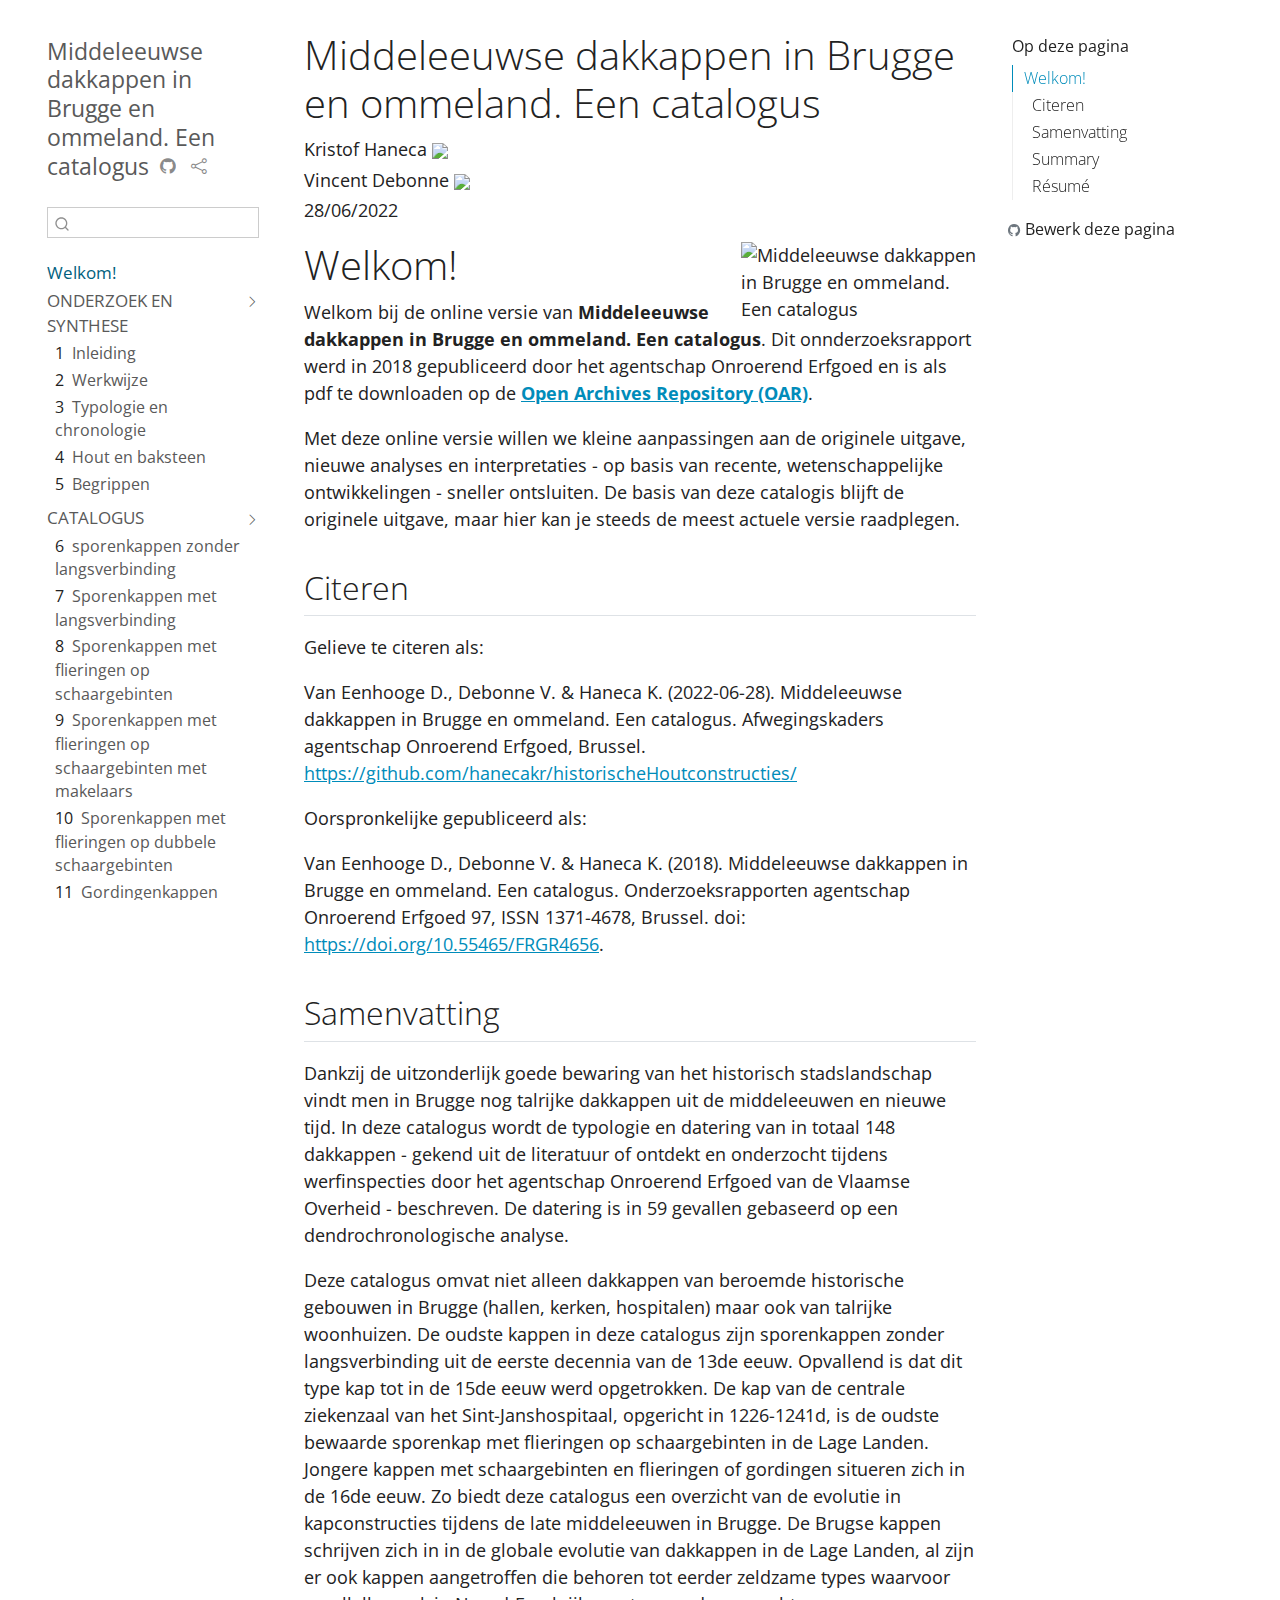
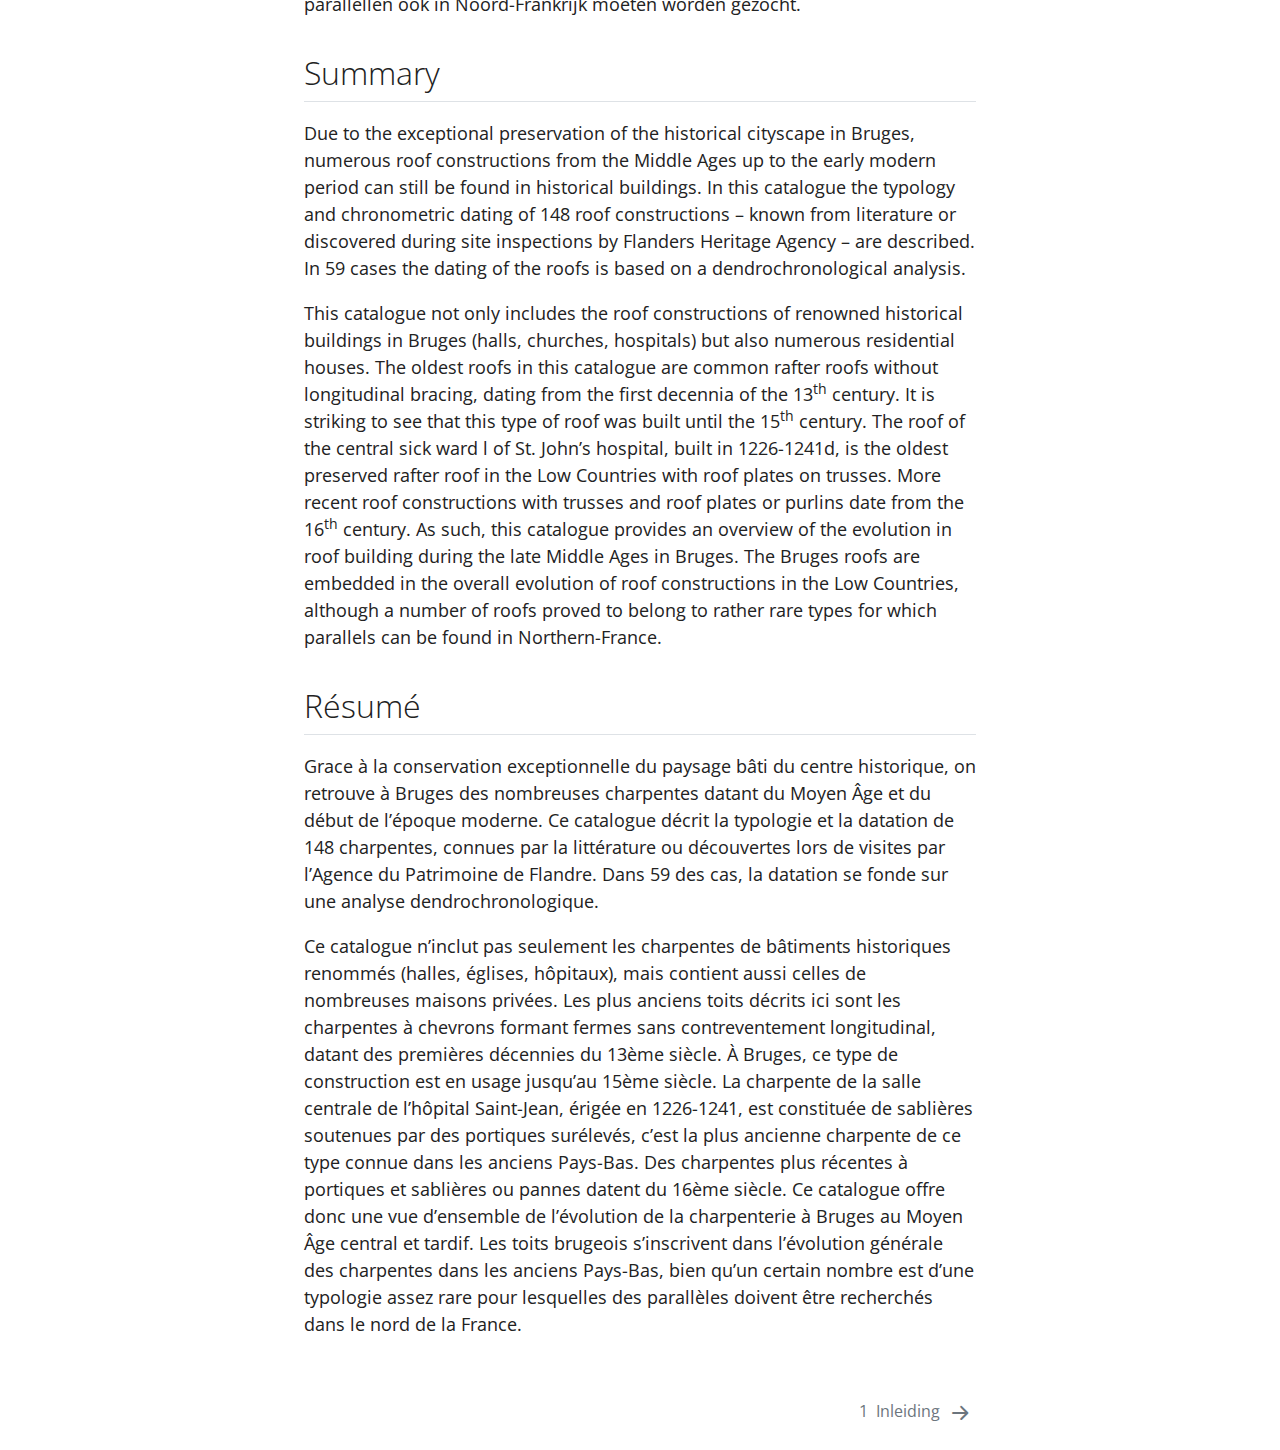
==== docs/index.html @ 22466c05 "staging all files" ====
<!DOCTYPE html>
<html xmlns="http://www.w3.org/1999/xhtml" lang="en" xml:lang="en"><head>
  <meta charset="utf-8">
  <meta name="generator" content="quarto-0.9.80">
  <meta name="viewport" content="width=device-width, initial-scale=1.0, user-scalable=yes">
  <meta name="author" content="Kristof Haneca ">
  <meta name="author" content="Vincent Debonne ">
  <meta name="description" content="Online catalogus van historische houtconstructies uit Vlaanderen”.">
  <title>Middeleeuwse dakkappen in Brugge en ommeland. Een catalogus</title>
  <style>
    code{white-space: pre-wrap;}
    span.smallcaps{font-variant: small-caps;}
    span.underline{text-decoration: underline;}
    div.column{display: inline-block; vertical-align: top; width: 50%;}
    div.hanging-indent{margin-left: 1.5em; text-indent: -1.5em;}
    ul.task-list{list-style: none;}
  </style>

  <script src="site_libs/quarto-nav/quarto-nav.js"></script>
  <script src="site_libs/quarto-nav/headroom.min.js"></script>
  <script src="site_libs/clipboard/clipboard.min.js"></script>
  <meta name="quarto:offset" content="./">
  <script src="site_libs/quarto-search/autocomplete.umd.js"></script>
  <script src="site_libs/quarto-search/fuse.min.js"></script>
  <script src="site_libs/quarto-search/quarto-search.js"></script>
  <link href="./01_inleiding.html" rel="next">
  <script src="site_libs/quarto-html/quarto.js"></script>
  <script src="site_libs/quarto-html/popper.min.js"></script>
  <script src="site_libs/quarto-html/tippy.umd.min.js"></script>
  <script src="site_libs/quarto-html/anchor.min.js"></script>
  <link href="site_libs/quarto-html/tippy.css" rel="stylesheet">
  <link href="site_libs/quarto-html/quarto-syntax-highlighting.css" rel="stylesheet">
  <script src="site_libs/bootstrap/bootstrap.min.js"></script>
  <link href="site_libs/bootstrap/bootstrap-icons.css" rel="stylesheet">
  <link href="site_libs/bootstrap/bootstrap.min.css" rel="stylesheet">
  <script id="quarto-search-options" type="application/json">{
    "location": "sidebar",
    "copy-button": false,
    "collapse-after": 2,
    "panel-placement": "start",
    "type": "textbox",
    "limit": 20,
    "language": {
      "search-no-results-text": "Geen resultaat",
      "search-matching-documents-text": "matching documents",
      "search-copy-link-title": "Copy link to search",
      "search-hide-matches-text": "Hide additional matches",
      "search-more-match-text": "more match in this document",
      "search-more-matches-text": "more matches in this document",
      "search-clear-button-title": "Clear",
      "search-detached-cancel-button-title": "Cancel",
      "search-submit-button-title": "Submit"
    }
  }</script>
  <!--[if lt IE 9]>
    <script src="//cdnjs.cloudflare.com/ajax/libs/html5shiv/3.7.3/html5shiv-printshiv.min.js"></script>
  <![endif]-->
</head>
<body class="floating">
<div id="quarto-search-results"></div>
  <header id="quarto-header" class="headroom fixed-top">
  <nav class="quarto-secondary-nav" data-bs-toggle="collapse" data-bs-target="#quarto-sidebar" aria-controls="quarto-sidebar" aria-expanded="false" aria-label="Toggle sidebar navigation" onclick="if (window.quartoToggleHeadroom) { window.quartoToggleHeadroom(); }">
    <div class="container-fluid d-flex justify-content-between">
      <h1 class="quarto-secondary-nav-title">Middeleeuwse dakkappen in Brugge en ommeland. Een catalogus</h1>
      <button type="button" class="quarto-btn-toggle btn">
        <i class="bi bi-chevron-right"></i>
      </button>
    </div>
  </nav>
</header>
<!-- content -->
<div id="quarto-content" class="quarto-container page-columns page-rows-contents page-layout-article">
<!-- sidebar -->
  <nav id="quarto-sidebar" class="sidebar collapse sidebar-navigation floating overflow-auto">
    <div class="pt-lg-2 mt-2 text-left sidebar-header">
    <div class="sidebar-title mb-0 py-0">
      <a href="./">Middeleeuwse dakkappen in Brugge en ommeland. Een catalogus</a> 
        <div class="sidebar-tools-main">
    <a href="https://github.com/hanecakr/historischeHoutconstructies/" title="Source Code" class="sidebar-tool px-1"><i class="bi bi-github"></i></a>
    <a href="" title="Share" id="sidebar-tool-dropdown-0" class="sidebar-tool dropdown-toggle px-1" data-bs-toggle="dropdown" aria-expanded="false"><i class="bi bi-share"></i></a>
    <ul class="dropdown-menu" aria-labelledby="sidebar-tool-dropdown-0">
        <li>
          <a class="dropdown-item sidebar-tools-main-item" href="https://twitter.com/intent/tweet?url=|url|">
            <i class="bi bi-bi-twitter pe-1"></i>
          Twitter
          </a>
        </li>
        <li>
          <a class="dropdown-item sidebar-tools-main-item" href="https://www.facebook.com/sharer/sharer.php?u=|url|">
            <i class="bi bi-bi-facebook pe-1"></i>
          Facebook
          </a>
        </li>
        <li>
          <a class="dropdown-item sidebar-tools-main-item" href="https://www.linkedin.com/sharing/share-offsite/?url=|url|">
            <i class="bi bi-bi-linkedin pe-1"></i>
          LinkedIn
          </a>
        </li>
    </ul>
</div>
    </div>
      </div>
      <div class="mt-2 flex-shrink-0 align-items-center">
        <div class="sidebar-search">
        <div id="quarto-search" class="" title="Search"></div>
        </div>
      </div>
    <div class="sidebar-menu-container"> 
    <ul class="list-unstyled mt-1">
        <li class="sidebar-item">
  <div class="sidebar-item-container"> 
  <a href="./index.html" class="sidebar-item-text sidebar-link active">Welkom!</a>
  </div>
</li>
        <li class="sidebar-item sidebar-item-section">
    <div class="sidebar-item-container"> 
        <a class="sidebar-item-text sidebar-link text-start" data-bs-toggle="collapse" data-bs-target="#quarto-sidebar-section-onderzoek-en-synthese" aria-expanded="true">ONDERZOEK EN SYNTHESE</a>
      <a class="sidebar-item-toggle text-start" data-bs-toggle="collapse" data-bs-target="#quarto-sidebar-section-onderzoek-en-synthese" aria-expanded="true">
        <i class="bi bi-chevron-right ms-2"></i>
      </a>
    </div>
    <ul id="quarto-sidebar-section-onderzoek-en-synthese" class="collapse list-unstyled sidebar-section depth1 show">  
        <li class="sidebar-item">
  <div class="sidebar-item-container"> 
  <a href="./01_inleiding.html" class="sidebar-item-text sidebar-link"><span class="chapter-number">1</span>&nbsp; <span class="chapter-title">Inleiding</span></a>
  </div>
</li>
        <li class="sidebar-item">
  <div class="sidebar-item-container"> 
  <a href="./02_werkwijze.html" class="sidebar-item-text sidebar-link"><span class="chapter-number">2</span>&nbsp; <span class="chapter-title">Werkwijze</span></a>
  </div>
</li>
        <li class="sidebar-item">
  <div class="sidebar-item-container"> 
  <a href="./03_typologie.html" class="sidebar-item-text sidebar-link"><span class="chapter-number">3</span>&nbsp; <span class="chapter-title">Typologie en chronologie</span></a>
  </div>
</li>
        <li class="sidebar-item">
  <div class="sidebar-item-container"> 
  <a href="./04_hout.html" class="sidebar-item-text sidebar-link"><span class="chapter-number">4</span>&nbsp; <span class="chapter-title">Hout en baksteen</span></a>
  </div>
</li>
        <li class="sidebar-item">
  <div class="sidebar-item-container"> 
  <a href="./05_begrippen.html" class="sidebar-item-text sidebar-link"><span class="chapter-number">5</span>&nbsp; <span class="chapter-title">Begrippen</span></a>
  </div>
</li>
    </ul>
  </li>
        <li class="sidebar-item sidebar-item-section">
    <div class="sidebar-item-container"> 
        <a class="sidebar-item-text sidebar-link text-start" data-bs-toggle="collapse" data-bs-target="#quarto-sidebar-section-catalogus" aria-expanded="true">CATALOGUS</a>
      <a class="sidebar-item-toggle text-start" data-bs-toggle="collapse" data-bs-target="#quarto-sidebar-section-catalogus" aria-expanded="true">
        <i class="bi bi-chevron-right ms-2"></i>
      </a>
    </div>
    <ul id="quarto-sidebar-section-catalogus" class="collapse list-unstyled sidebar-section depth1 show">  
        <li class="sidebar-item">
  <div class="sidebar-item-container"> 
  <a href="./06_sporenkappen_zonder_langsverbinding.html" class="sidebar-item-text sidebar-link"><span class="chapter-number">6</span>&nbsp; <span class="chapter-title">sporenkappen zonder langsverbinding</span></a>
  </div>
</li>
        <li class="sidebar-item">
  <div class="sidebar-item-container"> 
  <a href="./07_sporenkappen_met_langsverbinding.html" class="sidebar-item-text sidebar-link"><span class="chapter-number">7</span>&nbsp; <span class="chapter-title">Sporenkappen met langsverbinding</span></a>
  </div>
</li>
        <li class="sidebar-item">
  <div class="sidebar-item-container"> 
  <a href="./08_sporenkappen_flieringen.html" class="sidebar-item-text sidebar-link"><span class="chapter-number">8</span>&nbsp; <span class="chapter-title">Sporenkappen met flieringen op schaargebinten</span></a>
  </div>
</li>
        <li class="sidebar-item">
  <div class="sidebar-item-container"> 
  <a href="./09_sporenkappen_flieringen_makelaars.html" class="sidebar-item-text sidebar-link"><span class="chapter-number">9</span>&nbsp; <span class="chapter-title">Sporenkappen met flieringen op schaargebinten met makelaars</span></a>
  </div>
</li>
        <li class="sidebar-item">
  <div class="sidebar-item-container"> 
  <a href="./10_sporenkappen_flieringen_dubbelschaar.html" class="sidebar-item-text sidebar-link"><span class="chapter-number">10</span>&nbsp; <span class="chapter-title">Sporenkappen met flieringen op dubbele schaargebinten</span></a>
  </div>
</li>
        <li class="sidebar-item">
  <div class="sidebar-item-container"> 
  <a href="./11_gordingenkappen.html" class="sidebar-item-text sidebar-link"><span class="chapter-number">11</span>&nbsp; <span class="chapter-title">Gordingenkappen</span></a>
  </div>
</li>
        <li class="sidebar-item">
  <div class="sidebar-item-container"> 
  <a href="./12_onzekereTypologie.html" class="sidebar-item-text sidebar-link"><span class="chapter-number">12</span>&nbsp; <span class="chapter-title">Sporenkappen van onzekere typologie</span></a>
  </div>
</li>
    </ul>
  </li>
        <li class="sidebar-item sidebar-item-section">
    <div class="sidebar-item-container"> 
        <a class="sidebar-item-text sidebar-link text-start" data-bs-toggle="collapse" data-bs-target="#quarto-sidebar-section-literatuur" aria-expanded="true">LITERATUUR</a>
      <a class="sidebar-item-toggle text-start" data-bs-toggle="collapse" data-bs-target="#quarto-sidebar-section-literatuur" aria-expanded="true">
        <i class="bi bi-chevron-right ms-2"></i>
      </a>
    </div>
    <ul id="quarto-sidebar-section-literatuur" class="collapse list-unstyled sidebar-section depth1 show">  
        <li class="sidebar-item">
  <div class="sidebar-item-container"> 
  <a href="./13_bibliografie.html" class="sidebar-item-text sidebar-link"><span class="chapter-number">13</span>&nbsp; <span class="chapter-title">Bibliografie</span></a>
  </div>
</li>
    </ul>
  </li>
    </ul>
    </div>
</nav>
<!-- margin-sidebar -->
    <div id="quarto-margin-sidebar" class="sidebar margin-sidebar">
        <nav id="TOC" role="doc-toc">
<h2 id="toc-title">Op deze pagina</h2>
<ul>
<li><a href="#welkom" class="nav-link active" data-scroll-target="#welkom">Welkom!</a>
<ul class="collapse">
<li><a href="#citeren" class="nav-link" data-scroll-target="#citeren">Citeren</a></li>
<li><a href="#samenvatting" class="nav-link" data-scroll-target="#samenvatting">Samenvatting</a></li>
<li><a href="#summary" class="nav-link" data-scroll-target="#summary">Summary</a></li>
<li><a href="#résumé" class="nav-link" data-scroll-target="#résumé">Résumé</a></li>
</ul></li>
</ul>
<div class="toc-actions"><div><i class="bi bi-github"></i></div><div class="action-links"><p><a href="https://github.com/hanecakr/historischeHoutconstructies/edit/main/index.qmd" class="toc-action">Bewerk deze pagina</a></p></div></div></nav>
    </div>
<!-- main -->
<main class="content" id="quarto-document-content">
<header id="title-block-header">
<h1 class="title d-none d-lg-block display-7">Middeleeuwse dakkappen in Brugge en ommeland. Een catalogus</h1>
<p class="author">Kristof Haneca <a href="https://orcid.org/0000-0002-7719-8305"><img src="https://orcid.org/sites/default/files/images/orcid_16x16.png" class="img-fluid"></a></p>
<p class="author">Vincent Debonne <a href="https://orcid.org/0000-0003-4536-146X"><img src="https://orcid.org/sites/default/files/images/orcid_16x16.png" class="img-fluid"></a></p>
<p class="date">28/06/2022</p>
</header>


<section id="welkom" class="level1 unnumbered">
<p><img src="figuren/cover.png" title="Middeleeuwse dakkappen in Brugge en ommeland. Een catalogus" class="quarto-cover-image img-fluid"></p><h1 class="unnumbered">Welkom!</h1>
<p>Welkom bij de online versie van <strong>Middeleeuwse dakkappen in Brugge en ommeland. Een catalogus</strong>. Dit onnderzoeksrapport werd in 2018 gepubliceerd door het agentschap Onroerend Erfgoed en is als pdf te downloaden op de <a href="https://id.erfgoed.net/infocat/publicaties/718"><strong>Open Archives Repository (OAR)</strong></a>.</p>
<p>Met deze online versie willen we kleine aanpassingen aan de originele uitgave, nieuwe analyses en interpretaties - op basis van recente, wetenschappelijke ontwikkelingen - sneller ontsluiten. De basis van deze catalogis blijft de originele uitgave, maar hier kan je steeds de meest actuele versie raadplegen.</p>
<section id="citeren" class="level2">
<h2 class="anchored" data-anchor-id="citeren">Citeren</h2>
<p>Gelieve te citeren als:</p>
<p>Van Eenhooge D., Debonne V. &amp; Haneca K. (2022-06-28). Middeleeuwse dakkappen in Brugge en ommeland. Een catalogus. Afwegingskaders agentschap Onroerend Erfgoed, Brussel. <a href="https://github.com/hanecakr/historischeHoutconstructies/" class="uri">https://github.com/hanecakr/historischeHoutconstructies/</a></p>
<p>Oorspronkelijke gepubliceerd als:</p>
<p>Van Eenhooge D., Debonne V. &amp; Haneca K. (2018). Middeleeuwse dakkappen in Brugge en ommeland. Een catalogus. Onderzoeksrapporten agentschap Onroerend Erfgoed 97, ISSN 1371-4678, Brussel. doi: <a href="https://doi.org/10.55465/FRGR4656" class="uri">https://doi.org/10.55465/FRGR4656</a>.</p>
</section>
<section id="samenvatting" class="level2">
<h2 class="anchored" data-anchor-id="samenvatting">Samenvatting</h2>
<p>Dankzij de uitzonderlijk goede bewaring van het historisch stadslandschap vindt men in Brugge nog talrijke dakkappen uit de middeleeuwen en nieuwe tijd. In deze catalogus wordt de typologie en datering van in totaal 148 dakkappen - gekend uit de literatuur of ontdekt en onderzocht tijdens werfinspecties door het agentschap Onroerend Erfgoed van de Vlaamse Overheid - beschreven. De datering is in 59 gevallen gebaseerd op een dendrochronologische analyse.</p>
<p>Deze catalogus omvat niet alleen dakkappen van beroemde historische gebouwen in Brugge (hallen, kerken, hospitalen) maar ook van talrijke woonhuizen. De oudste kappen in deze catalogus zijn sporenkappen zonder langsverbinding uit de eerste decennia van de 13de eeuw. Opvallend is dat dit type kap tot in de 15de eeuw werd opgetrokken. De kap van de centrale ziekenzaal van het Sint-Janshospitaal, opgericht in 1226-1241d, is de oudste bewaarde sporenkap met flieringen op schaargebinten in de Lage Landen. Jongere kappen met schaargebinten en flieringen of gordingen situeren zich in de 16de eeuw. Zo biedt deze catalogus een overzicht van de evolutie in kapconstructies tijdens de late middeleeuwen in Brugge. De Brugse kappen schrijven zich in in de globale evolutie van dakkappen in de Lage Landen, al zijn er ook kappen aangetroffen die behoren tot eerder zeldzame types waarvoor parallellen ook in Noord-Frankrijk moeten worden gezocht.</p>
</section>
<section id="summary" class="level2">
<h2 class="anchored" data-anchor-id="summary">Summary</h2>
<p>Due to the exceptional preservation of the historical cityscape in Bruges, numerous roof constructions from the Middle Ages up to the early modern period can still be found in historical buildings. In this catalogue the typology and chronometric dating of 148 roof constructions – known from literature or discovered during site inspections by Flanders Heritage Agency – are described. In 59 cases the dating of the roofs is based on a dendrochronological analysis.</p>
<p>This catalogue not only includes the roof constructions of renowned historical buildings in Bruges (halls, churches, hospitals) but also numerous residential houses. The oldest roofs in this catalogue are common rafter roofs without longitudinal bracing, dating from the first decennia of the 13<sup>th</sup> century. It is striking to see that this type of roof was built until the 15<sup>th</sup> century. The roof of the central sick ward l of St.&nbsp;John’s hospital, built in 1226-1241d, is the oldest preserved rafter roof in the Low Countries with roof plates on trusses. More recent roof constructions with trusses and roof plates or purlins date from the 16<sup>th</sup> century. As such, this catalogue provides an overview of the evolution in roof building during the late Middle Ages in Bruges. The Bruges roofs are embedded in the overall evolution of roof constructions in the Low Countries, although a number of roofs proved to belong to rather rare types for which parallels can be found in Northern-France.</p>
</section>
<section id="résumé" class="level2">
<h2 class="anchored" data-anchor-id="résumé">Résumé</h2>
<p>Grace à la conservation exceptionnelle du paysage bâti du centre historique, on retrouve à Bruges des nombreuses charpentes datant du Moyen Âge et du début de l’époque moderne. Ce catalogue décrit la typologie et la datation de 148 charpentes, connues par la littérature ou découvertes lors de visites par l’Agence du Patrimoine de Flandre. Dans 59 des cas, la datation se fonde sur une analyse dendrochronologique.</p>
<p>Ce catalogue n’inclut pas seulement les charpentes de bâtiments historiques renommés (halles, églises, hôpitaux), mais contient aussi celles de nombreuses maisons privées. Les plus anciens toits décrits ici sont les charpentes à chevrons formant fermes sans contreventement longitudinal, datant des premières décennies du 13ème siècle. À Bruges, ce type de construction est en usage jusqu’au 15ème siècle. La charpente de la salle centrale de l’hôpital Saint-Jean, érigée en 1226-1241, est constituée de sablières soutenues par des portiques surélevés, c’est la plus ancienne charpente de ce type connue dans les anciens Pays-Bas. Des charpentes plus récentes à portiques et sablières ou pannes datent du 16ème siècle. Ce catalogue offre donc une vue d’ensemble de l’évolution de la charpenterie à Bruges au Moyen Âge central et tardif. Les toits brugeois s’inscrivent dans l’évolution générale des charpentes dans les anciens Pays-Bas, bien qu’un certain nombre est d’une typologie assez rare pour lesquelles des parallèles doivent être recherchés dans le nord de la France.</p>


</section>
</section>
</main> <!-- /main -->
<script type="application/javascript">
window.document.addEventListener("DOMContentLoaded", function (event) {
  const icon = "";
  const anchorJS = new window.AnchorJS();
  anchorJS.options = {
    placement: 'right',
    icon: icon
  };
  anchorJS.add('.anchored');
  const clipboard = new window.ClipboardJS('.code-copy-button', {
    target: function(trigger) {
      return trigger.previousElementSibling;
    }
  });
  clipboard.on('success', function(e) {
    // button target
    const button = e.trigger;
    // don't keep focus
    button.blur();
    // flash "checked"
    button.classList.add('code-copy-button-checked');
    setTimeout(function() {
      button.classList.remove('code-copy-button-checked');
    }, 1000);
    // clear code selection
    e.clearSelection();
  });
  function tippyHover(el, contentFn) {
    const config = {
      allowHTML: true,
      content: contentFn,
      maxWidth: 500,
      delay: 100,
      arrow: false,
      appendTo: function(el) {
          return el.parentElement;
      },
      interactive: true,
      interactiveBorder: 10,
      theme: 'quarto',
      placement: 'bottom-start'
    };
    window.tippy(el, config); 
  }
  const noterefs = window.document.querySelectorAll('a[role="doc-noteref"]');
  for (var i=0; i<noterefs.length; i++) {
    const ref = noterefs[i];
    tippyHover(ref, function() {
      let href = ref.getAttribute('href');
      try { href = new URL(href).hash; } catch {}
      const id = href.replace(/^#\/?/, "");
      const note = window.document.getElementById(id);
      return note.innerHTML;
    });
  }
  var bibliorefs = window.document.querySelectorAll('a[role="doc-biblioref"]');
  for (var i=0; i<bibliorefs.length; i++) {
    const ref = bibliorefs[i];
    const cites = ref.parentNode.getAttribute('data-cites').split(' ');
    tippyHover(ref, function() {
      var popup = window.document.createElement('div');
      cites.forEach(function(cite) {
        var citeDiv = window.document.createElement('div');
        citeDiv.classList.add('hanging-indent');
        citeDiv.classList.add('csl-entry');
        var biblioDiv = window.document.getElementById('ref-' + cite);
        if (biblioDiv) {
          citeDiv.innerHTML = biblioDiv.innerHTML;
        }
        popup.appendChild(citeDiv);
      });
      return popup.innerHTML;
    });
  }
});
</script>
<nav class="page-navigation">
  <div class="nav-page nav-page-previous">
  </div>
  <div class="nav-page nav-page-next">
      <a href="./01_inleiding.html" class="pagination-link">
        <span class="nav-page-text"><span class="chapter-number">1</span>&nbsp; <span class="chapter-title">Inleiding</span></span> <i class="bi bi-arrow-right-short"></i>
      </a>
  </div>
</nav>
</div> <!-- /content -->


</body></html>
---- docs/site_libs/quarto-html/tippy.css ----
.tippy-box[data-animation=fade][data-state=hidden]{opacity:0}[data-tippy-root]{max-width:calc(100vw - 10px)}.tippy-box{position:relative;background-color:#333;color:#fff;border-radius:4px;font-size:14px;line-height:1.4;outline:0;transition-property:transform,visibility,opacity}.tippy-box[data-placement^=top]>.tippy-arrow{bottom:0}.tippy-box[data-placement^=top]>.tippy-arrow:before{bottom:-7px;left:0;border-width:8px 8px 0;border-top-color:initial;transform-origin:center top}.tippy-box[data-placement^=bottom]>.tippy-arrow{top:0}.tippy-box[data-placement^=bottom]>.tippy-arrow:before{top:-7px;left:0;border-width:0 8px 8px;border-bottom-color:initial;transform-origin:center bottom}.tippy-box[data-placement^=left]>.tippy-arrow{right:0}.tippy-box[data-placement^=left]>.tippy-arrow:before{border-width:8px 0 8px 8px;border-left-color:initial;right:-7px;transform-origin:center left}.tippy-box[data-placement^=right]>.tippy-arrow{left:0}.tippy-box[data-placement^=right]>.tippy-arrow:before{left:-7px;border-width:8px 8px 8px 0;border-right-color:initial;transform-origin:center right}.tippy-box[data-inertia][data-state=visible]{transition-timing-function:cubic-bezier(.54,1.5,.38,1.11)}.tippy-arrow{width:16px;height:16px;color:#333}.tippy-arrow:before{content:"";position:absolute;border-color:transparent;border-style:solid}.tippy-content{position:relative;padding:5px 9px;z-index:1}
---- docs/site_libs/quarto-html/quarto-syntax-highlighting.css ----
/* quarto syntax highlight colors */
:root {
  --quarto-hl-ot-color: #00769E;
  --quarto-hl-at-color: #677623;
  --quarto-hl-ss-color: #20794D;
  --quarto-hl-an-color: #5E5E5E;
  --quarto-hl-fu-color: #4758AB;
  --quarto-hl-st-color: #20794D;
  --quarto-hl-cf-color: #00769E;
  --quarto-hl-op-color: #5E5E5E;
  --quarto-hl-er-color: #AD0000;
  --quarto-hl-bn-color: #AD0000;
  --quarto-hl-al-color: #AD0000;
  --quarto-hl-va-color: #111111;
  --quarto-hl-bu-color: inherit;
  --quarto-hl-ex-color: inherit;
  --quarto-hl-pp-color: #AD0000;
  --quarto-hl-in-color: #5E5E5E;
  --quarto-hl-vs-color: #20794D;
  --quarto-hl-wa-color: #5E5E5E;
  --quarto-hl-do-color: #5E5E5E;
  --quarto-hl-im-color: inherit;
  --quarto-hl-ch-color: #20794D;
  --quarto-hl-dt-color: #AD0000;
  --quarto-hl-fl-color: #AD0000;
  --quarto-hl-co-color: #5E5E5E;
  --quarto-hl-cv-color: #5E5E5E;
  --quarto-hl-cn-color: #8f5902;
  --quarto-hl-sc-color: #5E5E5E;
  --quarto-hl-dv-color: #AD0000;
  --quarto-hl-kw-color: #00769E;
}

/* other quarto variables */
:root {
  --quarto-font-monospace: SFMono-Regular, Menlo, Monaco, Consolas, "Liberation Mono", "Courier New", monospace;
}

code span {
  color: #00769E;
}

div.sourceCode {
  color: #00769E;
}

code span.ot {
  color: #00769E;
}

code span.at {
  color: #677623;
}

code span.ss {
  color: #20794D;
}

code span.an {
  color: #5E5E5E;
}

code span.fu {
  color: #4758AB;
}

code span.st {
  color: #20794D;
}

code span.cf {
  color: #00769E;
}

code span.op {
  color: #5E5E5E;
}

code span.er {
  color: #AD0000;
}

code span.bn {
  color: #AD0000;
}

code span.al {
  color: #AD0000;
}

code span.va {
  color: #111111;
}

code span.pp {
  color: #AD0000;
}

code span.in {
  color: #5E5E5E;
}

code span.vs {
  color: #20794D;
}

code span.wa {
  color: #5E5E5E;
  font-style: italic;
}

code span.do {
  color: #5E5E5E;
  font-style: italic;
}

code span.ch {
  color: #20794D;
}

code span.dt {
  color: #AD0000;
}

code span.fl {
  color: #AD0000;
}

code span.co {
  color: #5E5E5E;
}

code span.cv {
  color: #5E5E5E;
  font-style: italic;
}

code span.cn {
  color: #8f5902;
}

code span.sc {
  color: #5E5E5E;
}

code span.dv {
  color: #AD0000;
}

code span.kw {
  color: #00769E;
}

/*# sourceMappingURL=debc5d5d77c3f9108843748ff7464032.css.map */
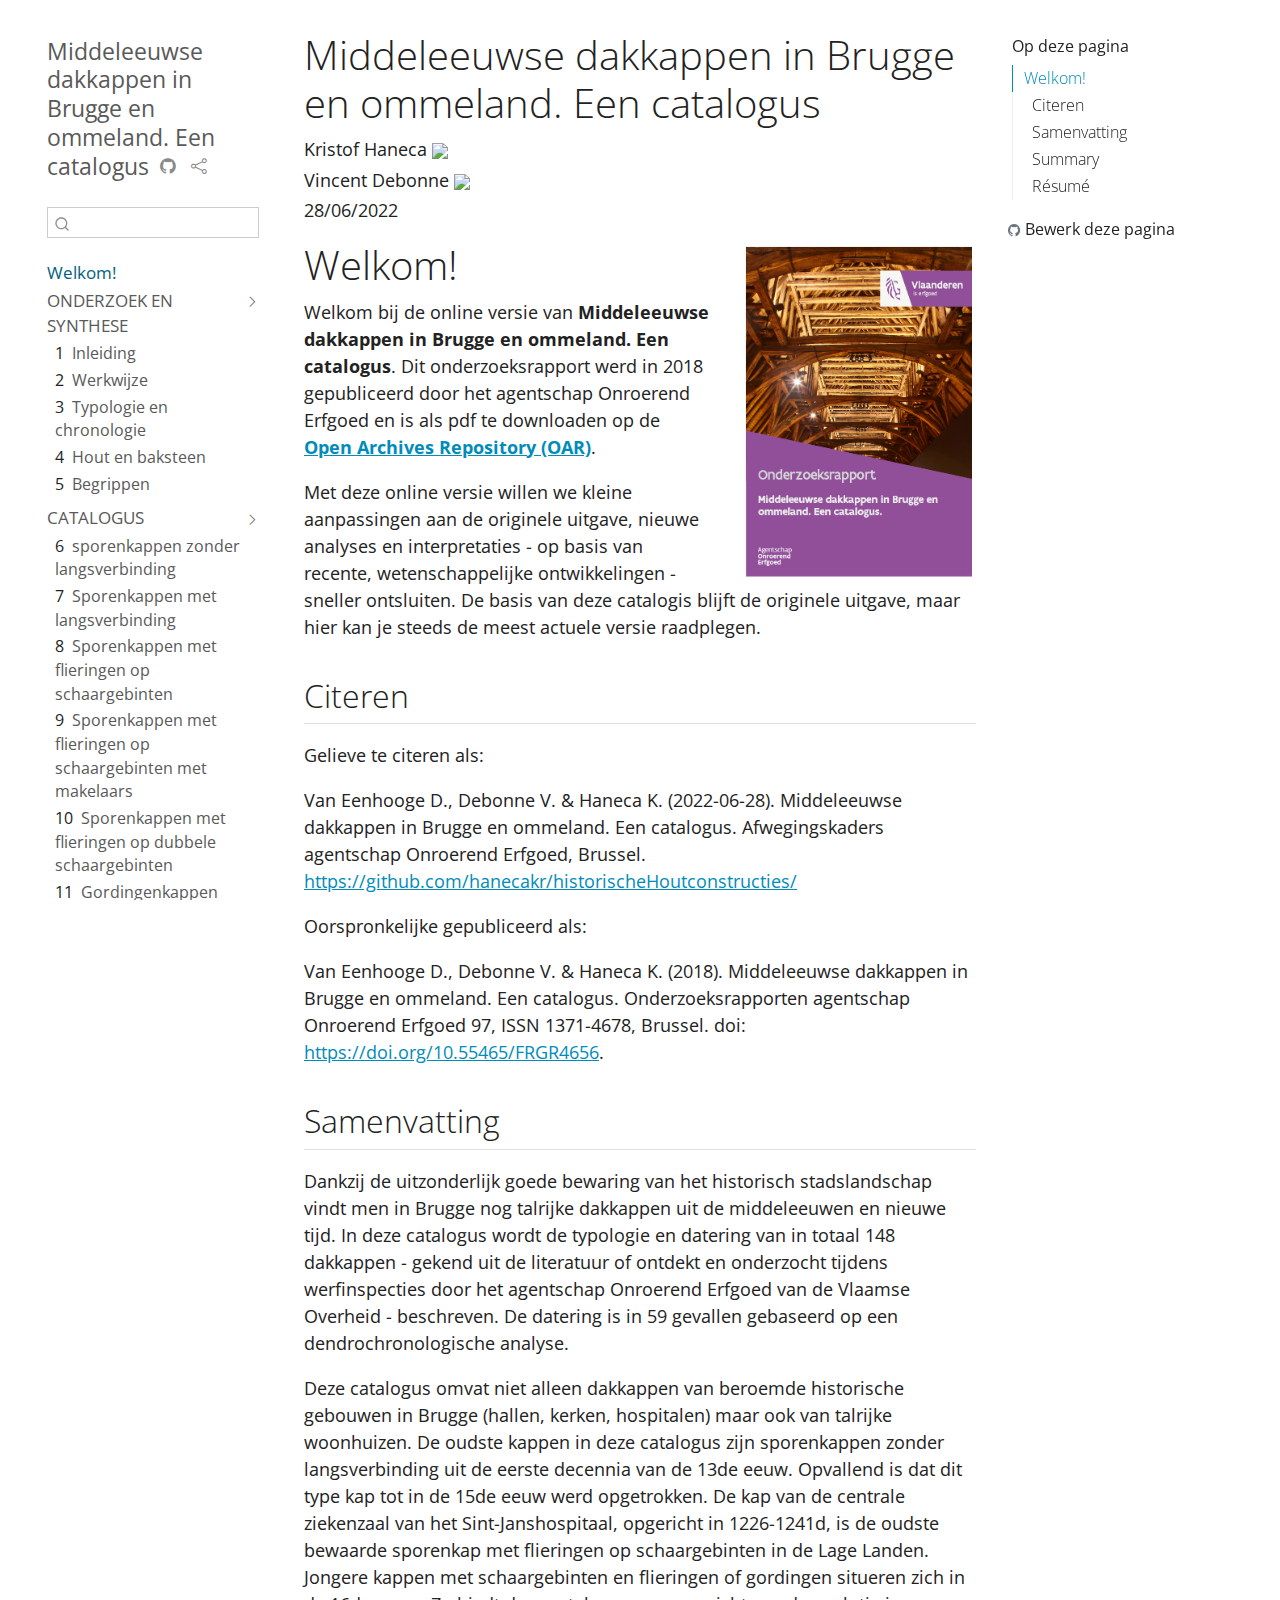
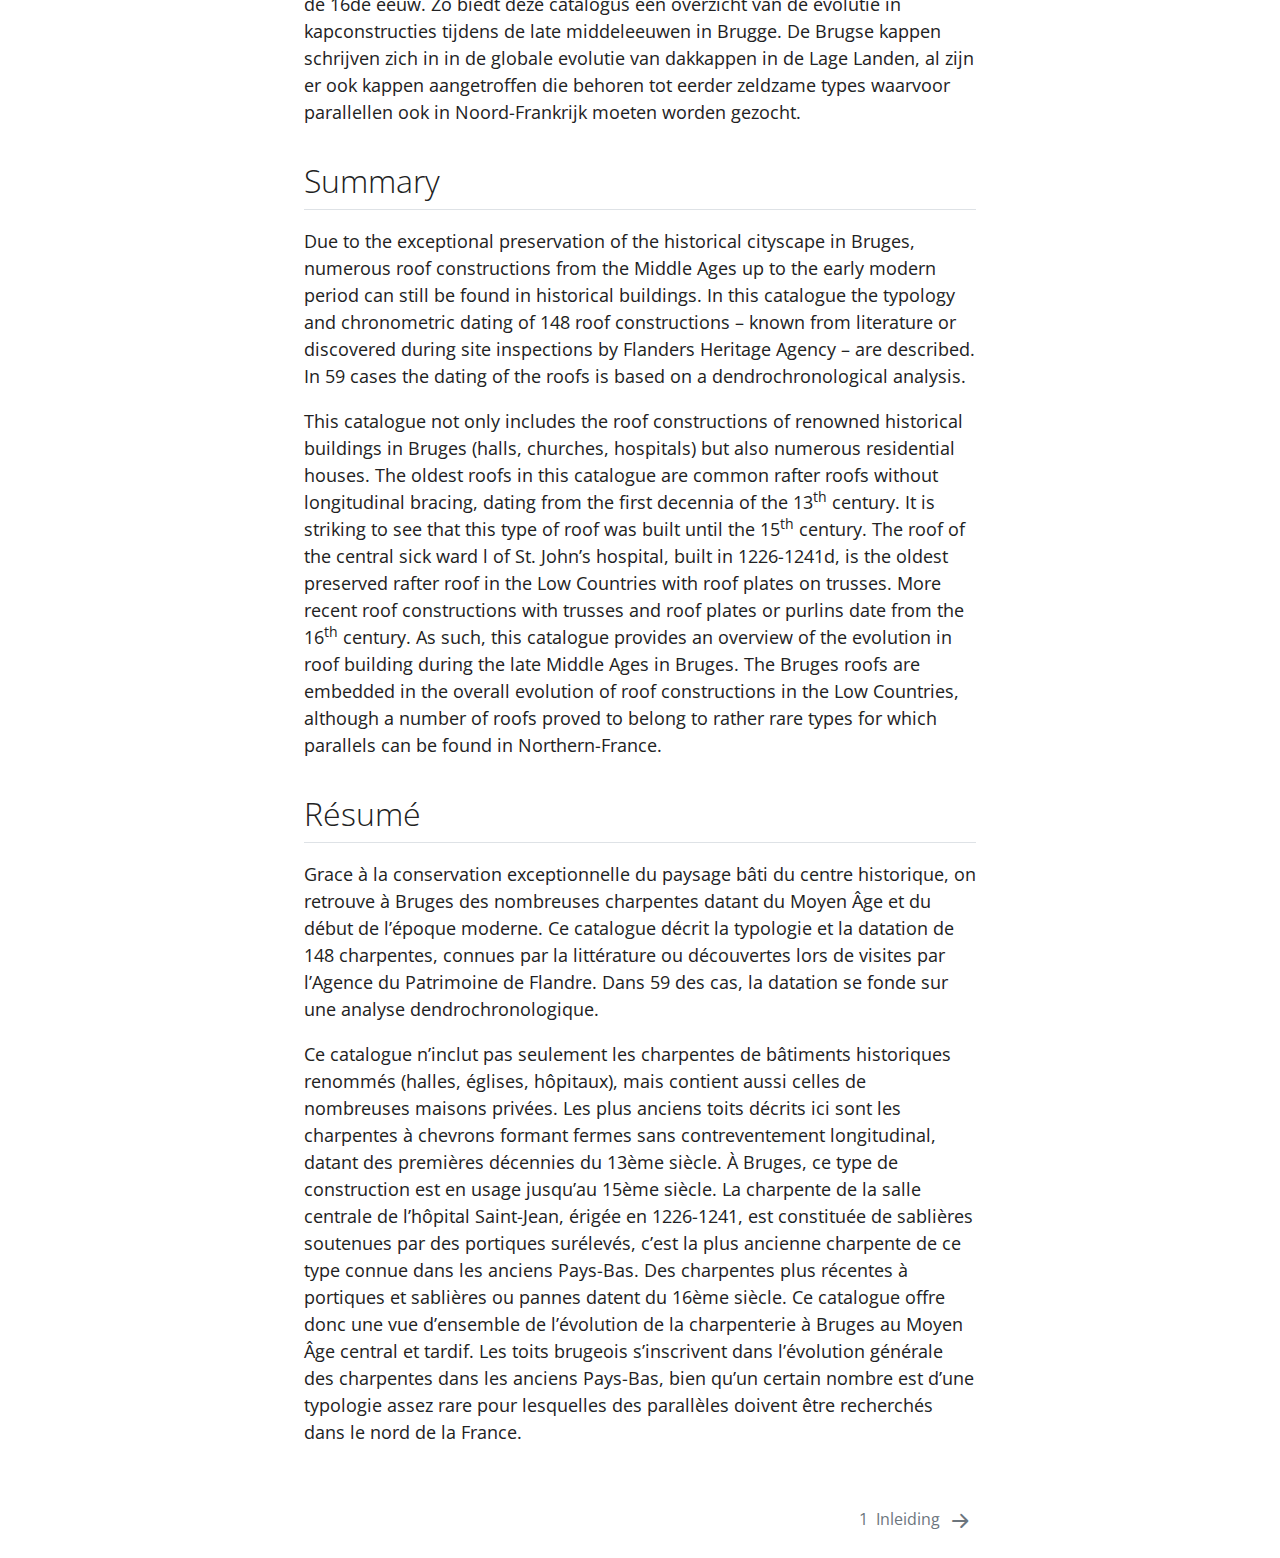
==== commit e948fff5: "commit mét figuren" ====
--- a/docs/index.html
+++ b/docs/index.html
@@ -238,7 +238,7 @@
 
 <section id="welkom" class="level1 unnumbered">
 <p><img src="figuren/cover.png" title="Middeleeuwse dakkappen in Brugge en ommeland. Een catalogus" class="quarto-cover-image img-fluid"></p><h1 class="unnumbered">Welkom!</h1>
-<p>Welkom bij de online versie van <strong>Middeleeuwse dakkappen in Brugge en ommeland. Een catalogus</strong>. Dit onnderzoeksrapport werd in 2018 gepubliceerd door het agentschap Onroerend Erfgoed en is als pdf te downloaden op de <a href="https://id.erfgoed.net/infocat/publicaties/718"><strong>Open Archives Repository (OAR)</strong></a>.</p>
+<p>Welkom bij de online versie van <strong>Middeleeuwse dakkappen in Brugge en ommeland. Een catalogus</strong>. Dit onderzoeksrapport werd in 2018 gepubliceerd door het agentschap Onroerend Erfgoed en is als pdf te downloaden op de <a href="https://id.erfgoed.net/infocat/publicaties/718"><strong>Open Archives Repository (OAR)</strong></a>.</p>
 <p>Met deze online versie willen we kleine aanpassingen aan de originele uitgave, nieuwe analyses en interpretaties - op basis van recente, wetenschappelijke ontwikkelingen - sneller ontsluiten. De basis van deze catalogis blijft de originele uitgave, maar hier kan je steeds de meest actuele versie raadplegen.</p>
 <section id="citeren" class="level2">
 <h2 class="anchored" data-anchor-id="citeren">Citeren</h2>
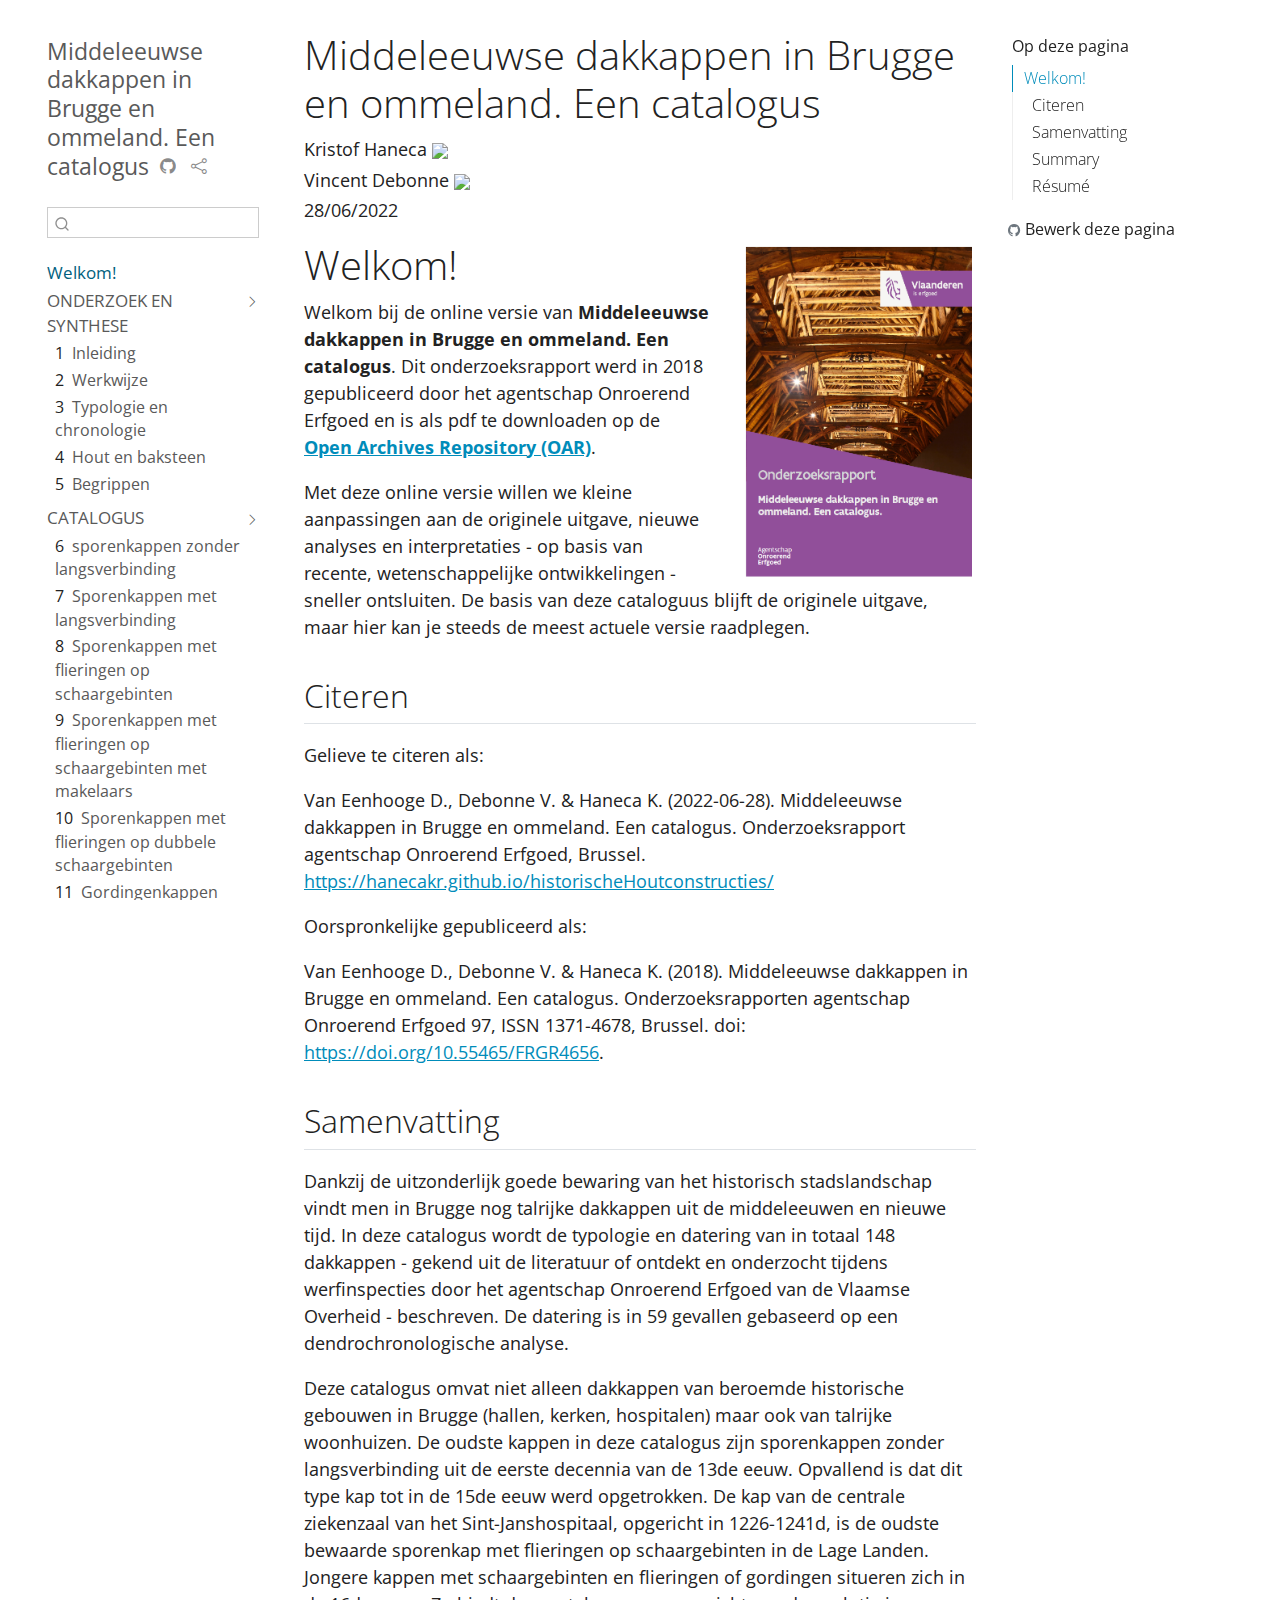
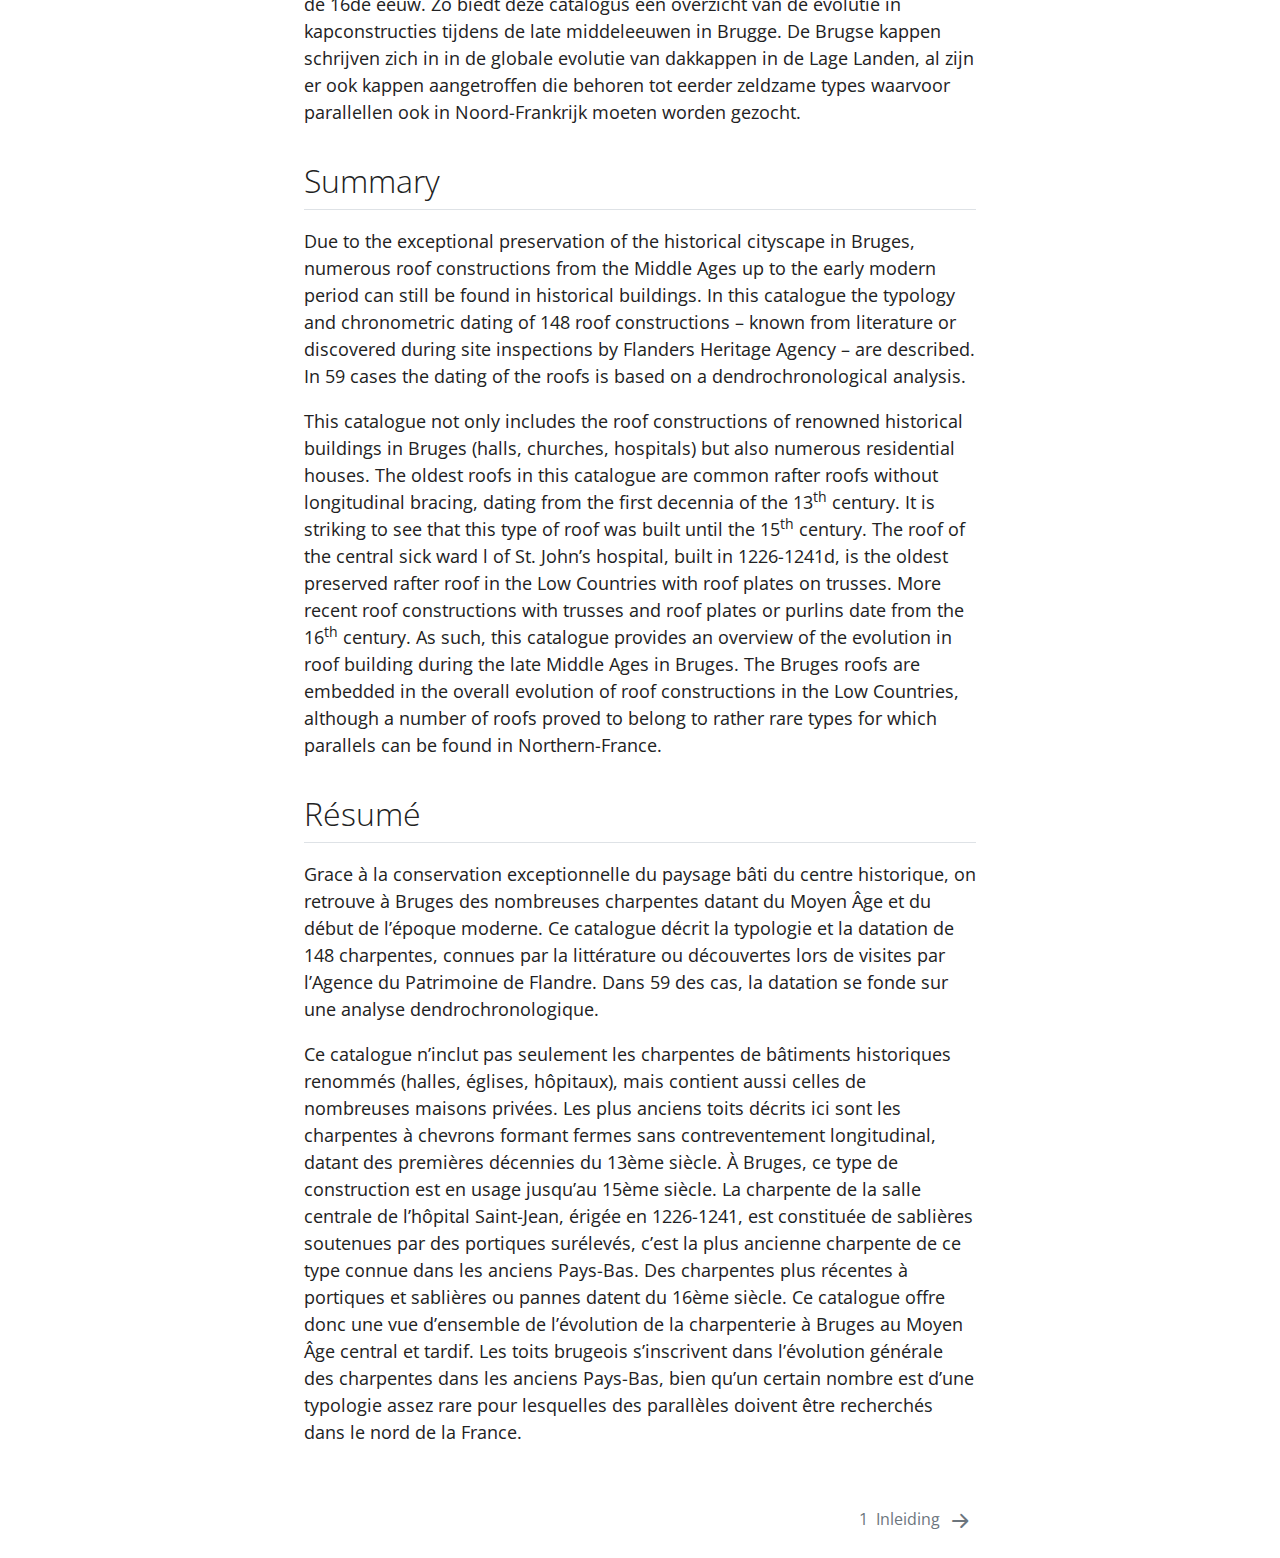
==== commit 818b310c: "typo in index" ====
--- a/docs/index.html
+++ b/docs/index.html
@@ -239,11 +239,11 @@
 <section id="welkom" class="level1 unnumbered">
 <p><img src="figuren/cover.png" title="Middeleeuwse dakkappen in Brugge en ommeland. Een catalogus" class="quarto-cover-image img-fluid"></p><h1 class="unnumbered">Welkom!</h1>
 <p>Welkom bij de online versie van <strong>Middeleeuwse dakkappen in Brugge en ommeland. Een catalogus</strong>. Dit onderzoeksrapport werd in 2018 gepubliceerd door het agentschap Onroerend Erfgoed en is als pdf te downloaden op de <a href="https://id.erfgoed.net/infocat/publicaties/718"><strong>Open Archives Repository (OAR)</strong></a>.</p>
-<p>Met deze online versie willen we kleine aanpassingen aan de originele uitgave, nieuwe analyses en interpretaties - op basis van recente, wetenschappelijke ontwikkelingen - sneller ontsluiten. De basis van deze catalogis blijft de originele uitgave, maar hier kan je steeds de meest actuele versie raadplegen.</p>
+<p>Met deze online versie willen we kleine aanpassingen aan de originele uitgave, nieuwe analyses en interpretaties - op basis van recente, wetenschappelijke ontwikkelingen - sneller ontsluiten. De basis van deze cataloguus blijft de originele uitgave, maar hier kan je steeds de meest actuele versie raadplegen.</p>
 <section id="citeren" class="level2">
 <h2 class="anchored" data-anchor-id="citeren">Citeren</h2>
 <p>Gelieve te citeren als:</p>
-<p>Van Eenhooge D., Debonne V. &amp; Haneca K. (2022-06-28). Middeleeuwse dakkappen in Brugge en ommeland. Een catalogus. Afwegingskaders agentschap Onroerend Erfgoed, Brussel. <a href="https://github.com/hanecakr/historischeHoutconstructies/" class="uri">https://github.com/hanecakr/historischeHoutconstructies/</a></p>
+<p>Van Eenhooge D., Debonne V. &amp; Haneca K. (2022-06-28). Middeleeuwse dakkappen in Brugge en ommeland. Een catalogus. Onderzoeksrapport agentschap Onroerend Erfgoed, Brussel. <a href="https://hanecakr.github.io/historischeHoutconstructies/" class="uri">https://hanecakr.github.io/historischeHoutconstructies/</a></p>
 <p>Oorspronkelijke gepubliceerd als:</p>
 <p>Van Eenhooge D., Debonne V. &amp; Haneca K. (2018). Middeleeuwse dakkappen in Brugge en ommeland. Een catalogus. Onderzoeksrapporten agentschap Onroerend Erfgoed 97, ISSN 1371-4678, Brussel. doi: <a href="https://doi.org/10.55465/FRGR4656" class="uri">https://doi.org/10.55465/FRGR4656</a>.</p>
 </section>
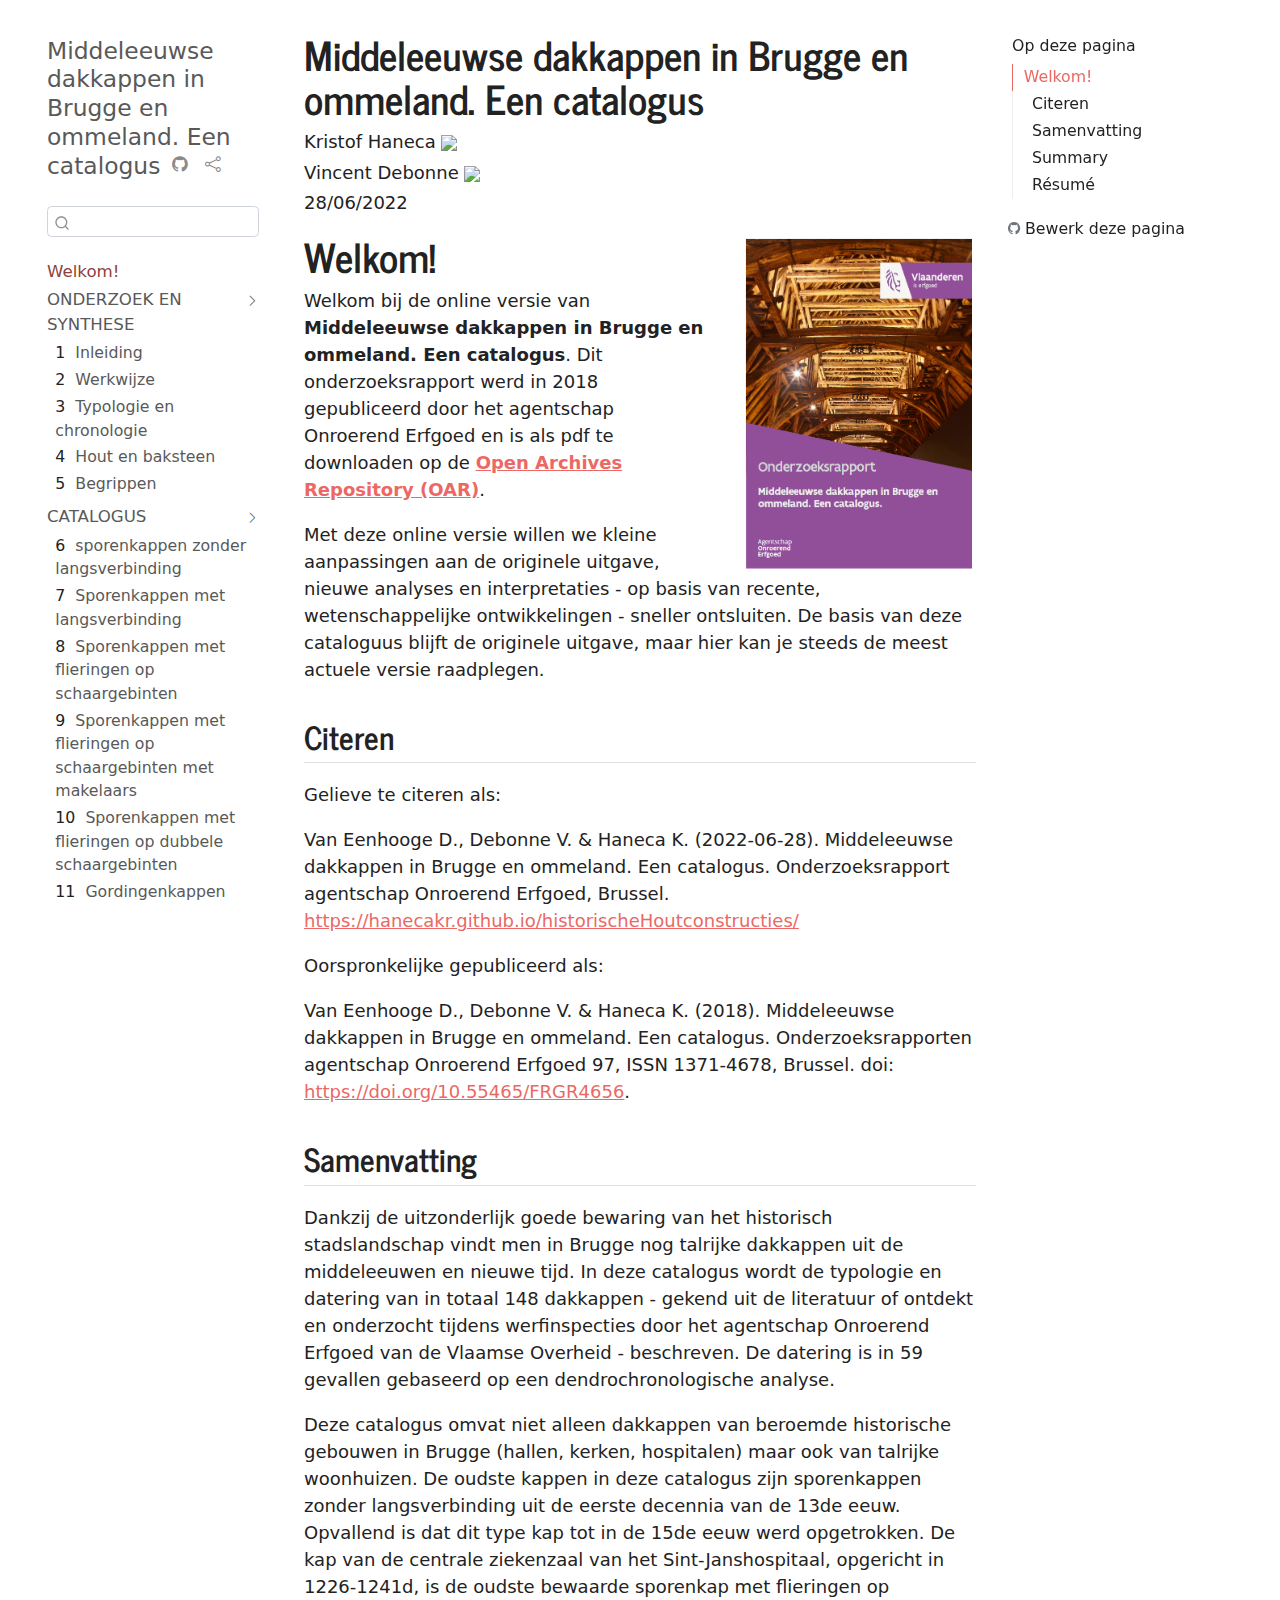
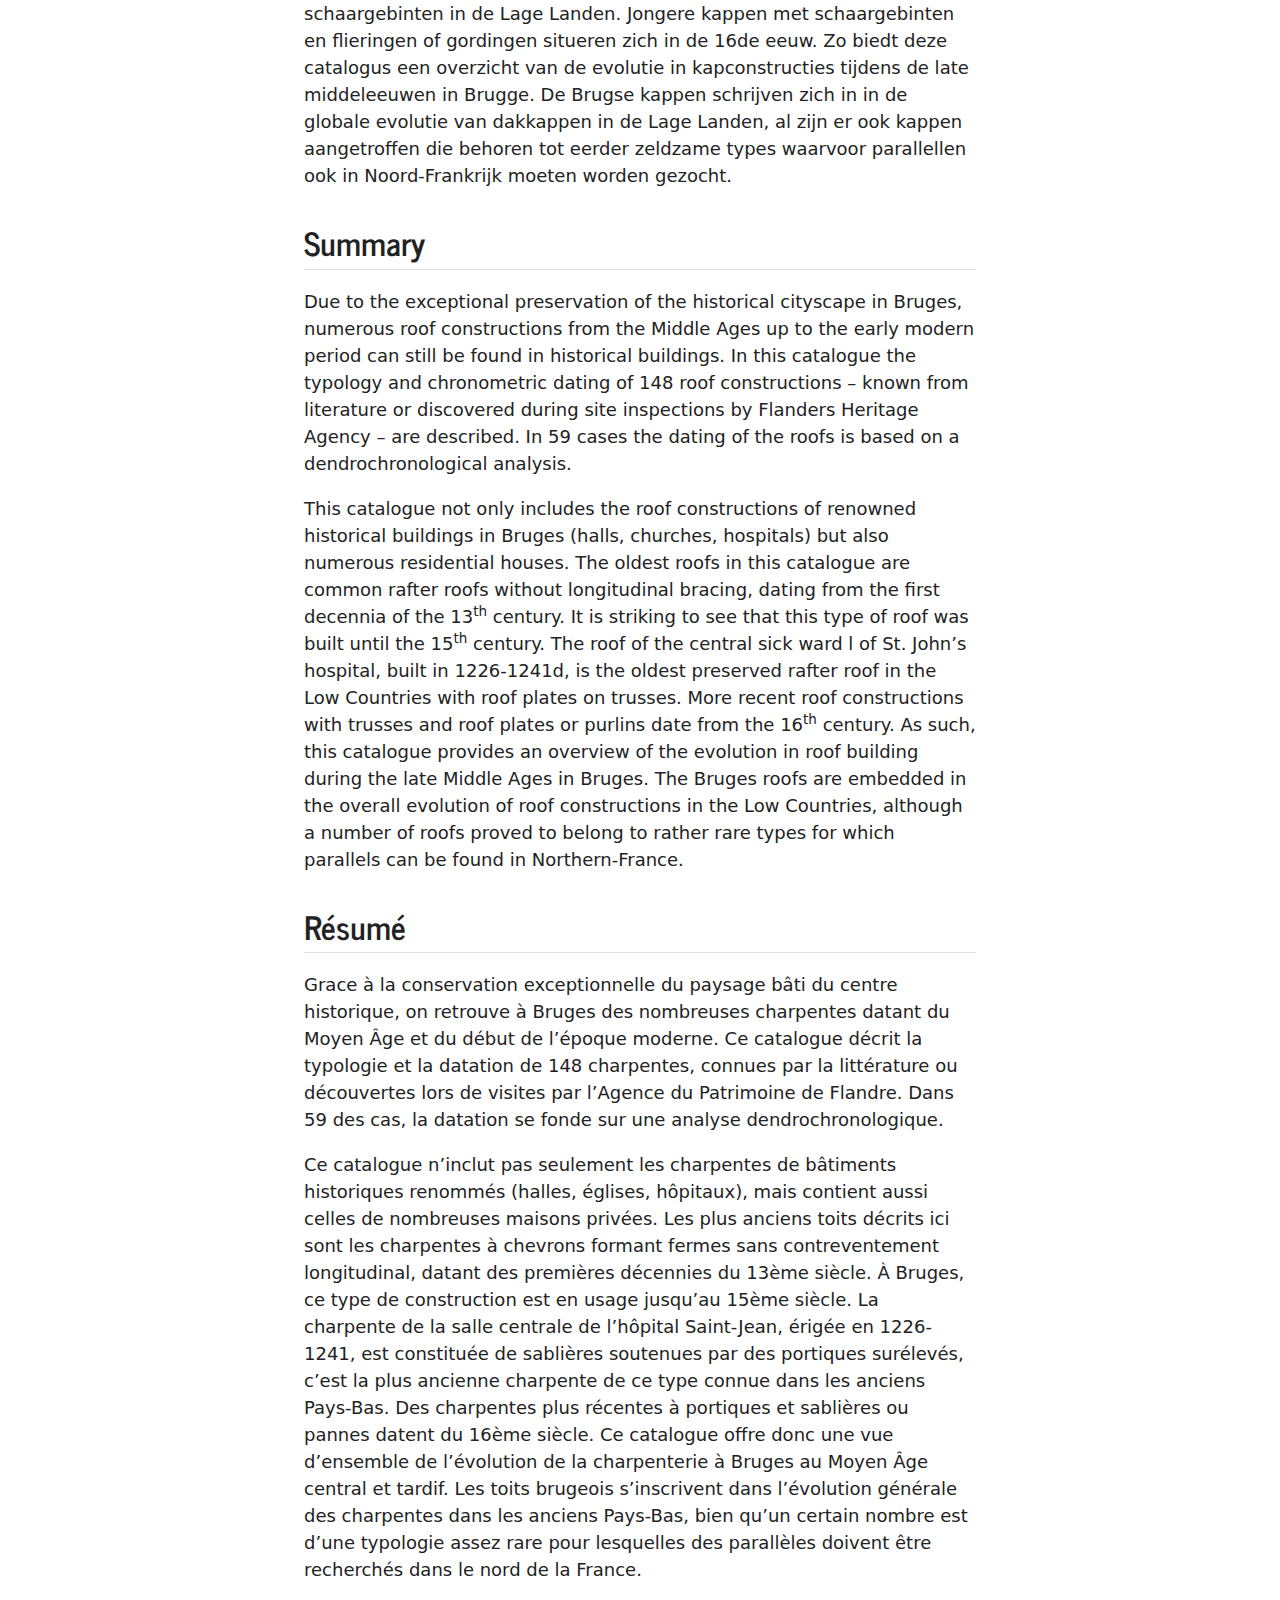
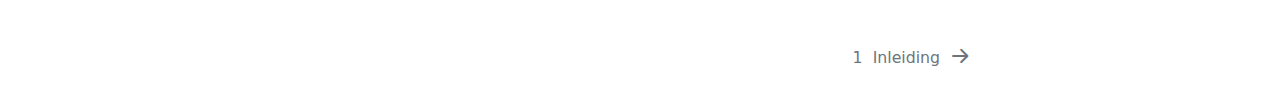
==== commit 67873039: "met journal theme" ====
--- a/docs/index.html
+++ b/docs/index.html
@@ -55,6 +55,7 @@
   <!--[if lt IE 9]>
     <script src="//cdnjs.cloudflare.com/ajax/libs/html5shiv/3.7.3/html5shiv-printshiv.min.js"></script>
   <![endif]-->
+  <link rel="stylesheet" href="mycss.css">
 </head>
 <body class="floating">
 <div id="quarto-search-results"></div>
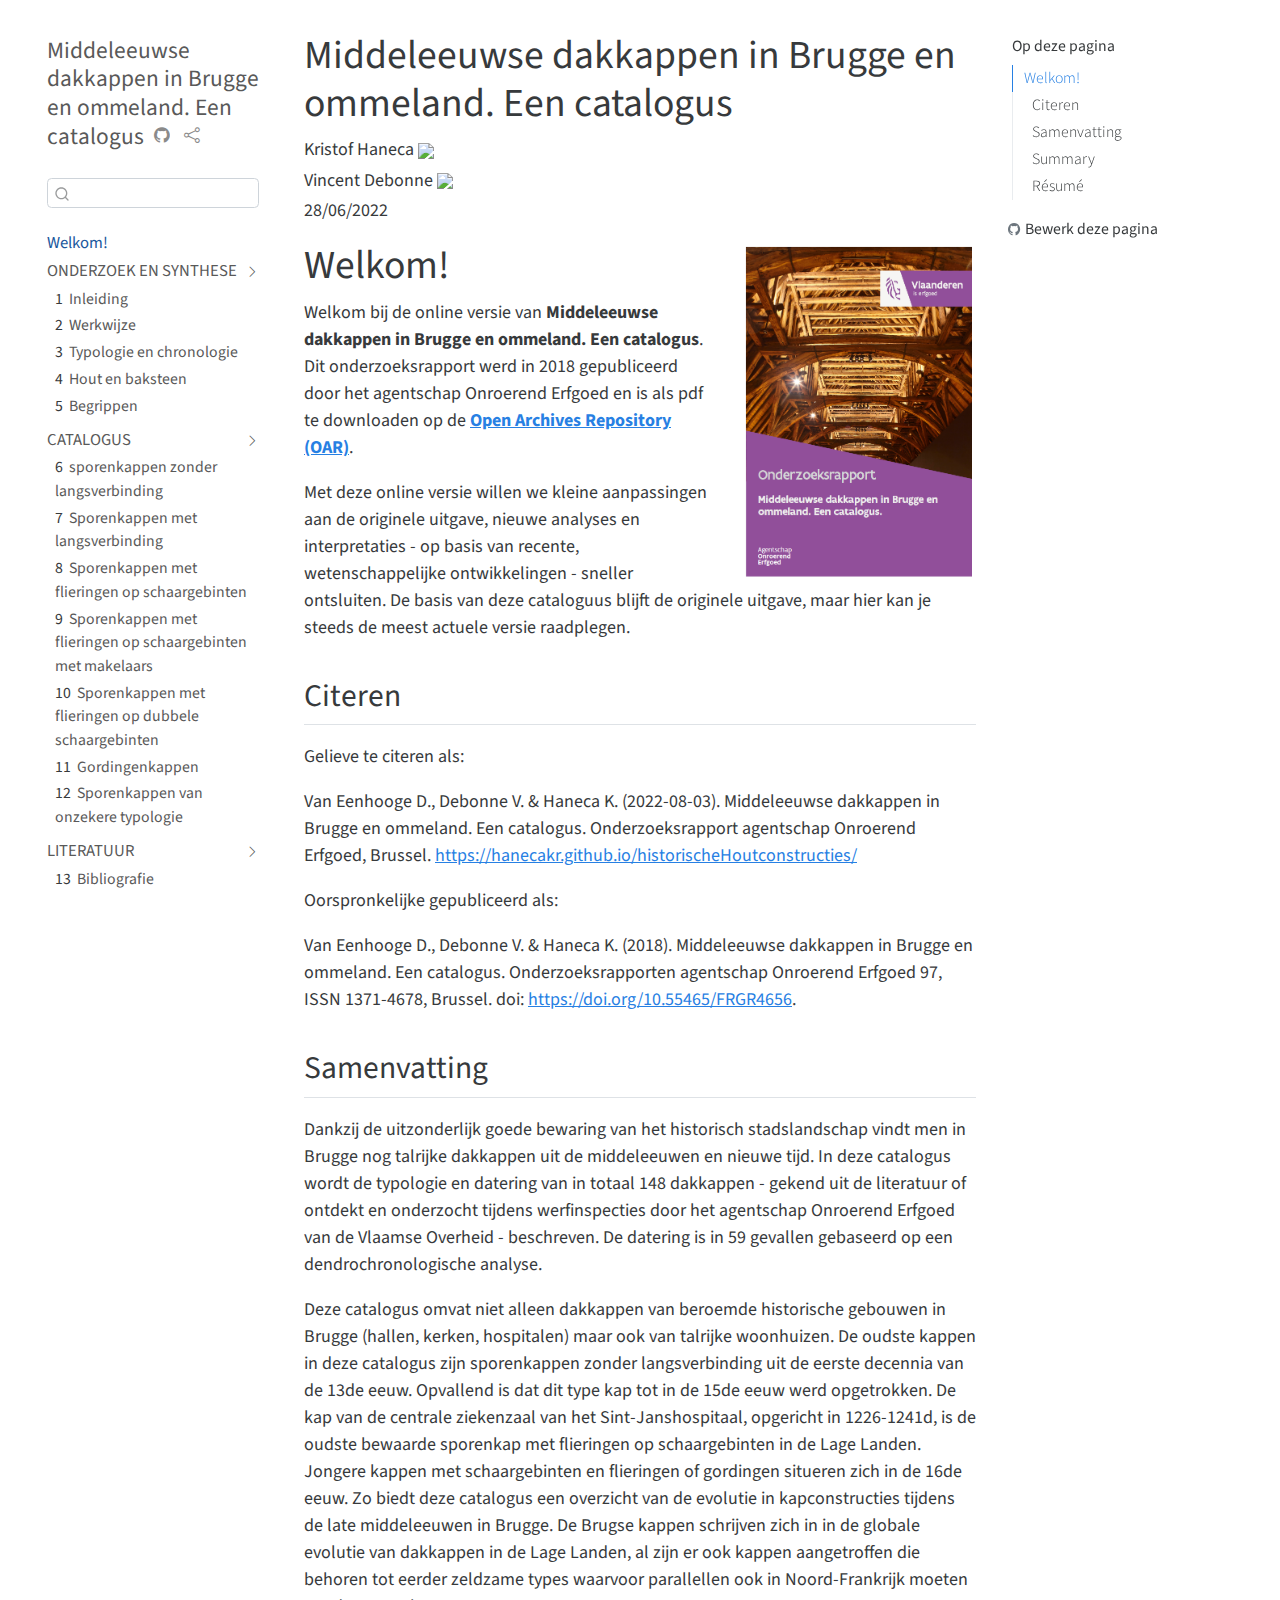
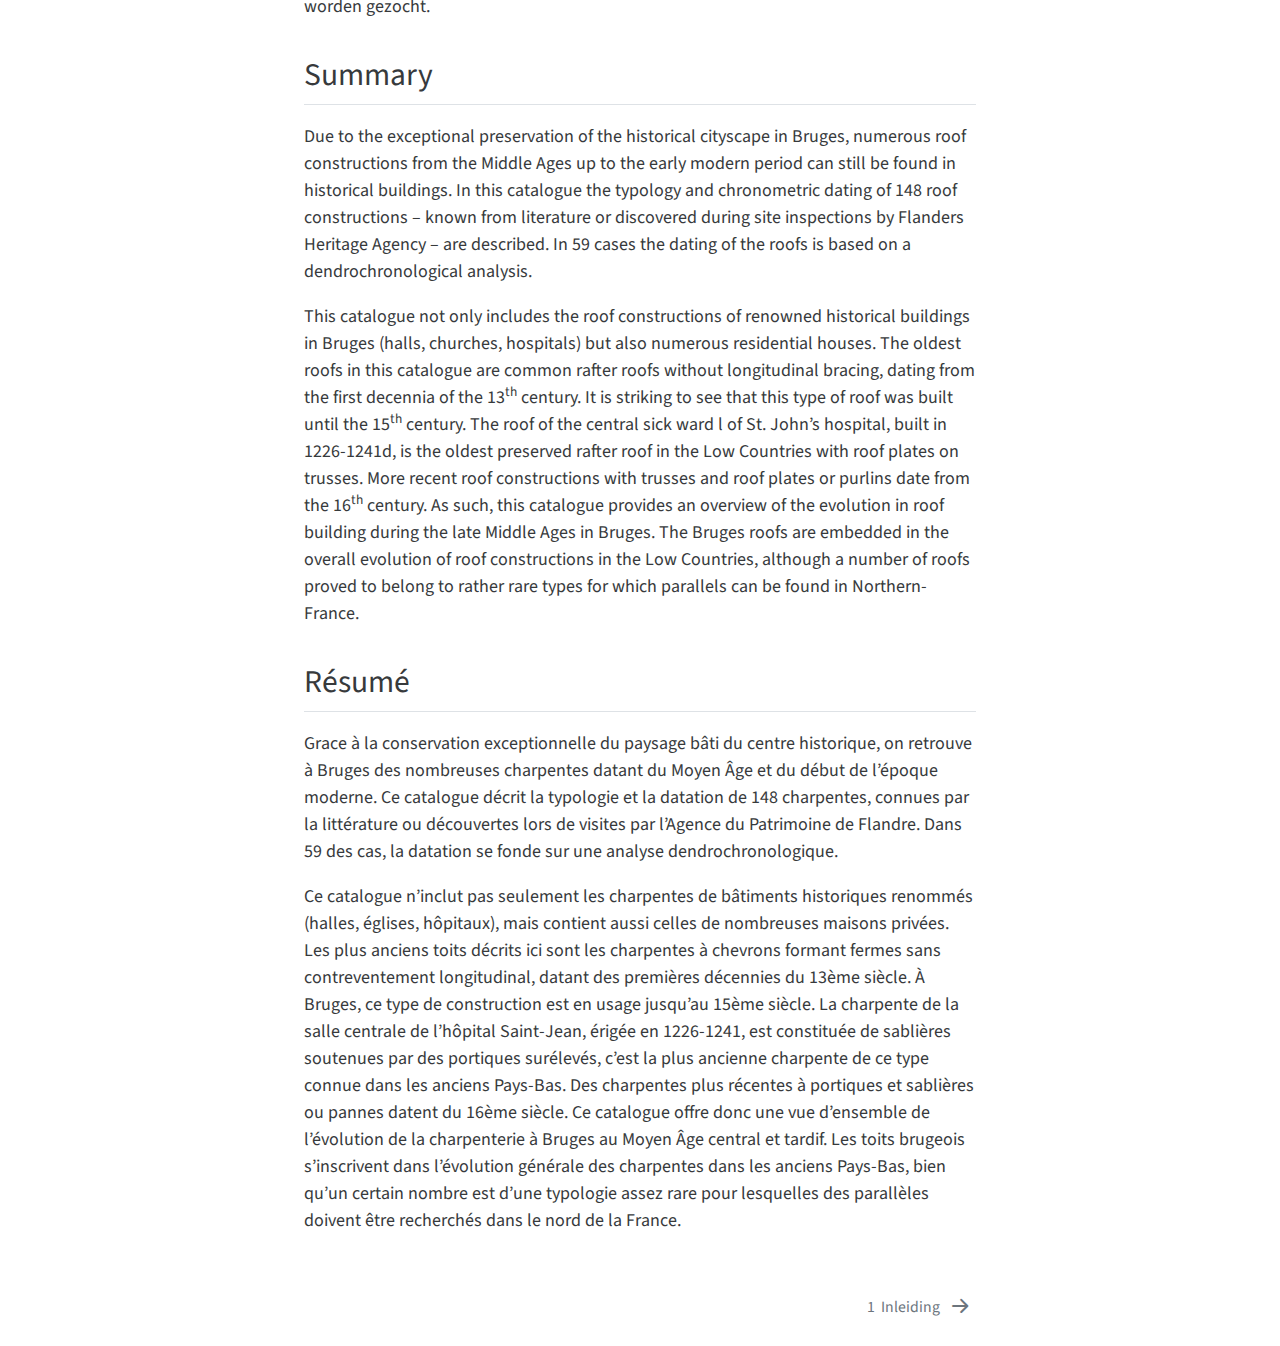
==== commit d8745fe4: "fig caption layout" ====
--- a/docs/index.html
+++ b/docs/index.html
@@ -55,7 +55,6 @@
   <!--[if lt IE 9]>
     <script src="//cdnjs.cloudflare.com/ajax/libs/html5shiv/3.7.3/html5shiv-printshiv.min.js"></script>
   <![endif]-->
-  <link rel="stylesheet" href="mycss.css">
 </head>
 <body class="floating">
 <div id="quarto-search-results"></div>
@@ -244,7 +243,7 @@
 <section id="citeren" class="level2">
 <h2 class="anchored" data-anchor-id="citeren">Citeren</h2>
 <p>Gelieve te citeren als:</p>
-<p>Van Eenhooge D., Debonne V. &amp; Haneca K. (2022-06-28). Middeleeuwse dakkappen in Brugge en ommeland. Een catalogus. Onderzoeksrapport agentschap Onroerend Erfgoed, Brussel. <a href="https://hanecakr.github.io/historischeHoutconstructies/" class="uri">https://hanecakr.github.io/historischeHoutconstructies/</a></p>
+<p>Van Eenhooge D., Debonne V. &amp; Haneca K. (2022-08-03). Middeleeuwse dakkappen in Brugge en ommeland. Een catalogus. Onderzoeksrapport agentschap Onroerend Erfgoed, Brussel. <a href="https://hanecakr.github.io/historischeHoutconstructies/" class="uri">https://hanecakr.github.io/historischeHoutconstructies/</a></p>
 <p>Oorspronkelijke gepubliceerd als:</p>
 <p>Van Eenhooge D., Debonne V. &amp; Haneca K. (2018). Middeleeuwse dakkappen in Brugge en ommeland. Een catalogus. Onderzoeksrapporten agentschap Onroerend Erfgoed 97, ISSN 1371-4678, Brussel. doi: <a href="https://doi.org/10.55465/FRGR4656" class="uri">https://doi.org/10.55465/FRGR4656</a>.</p>
 </section>
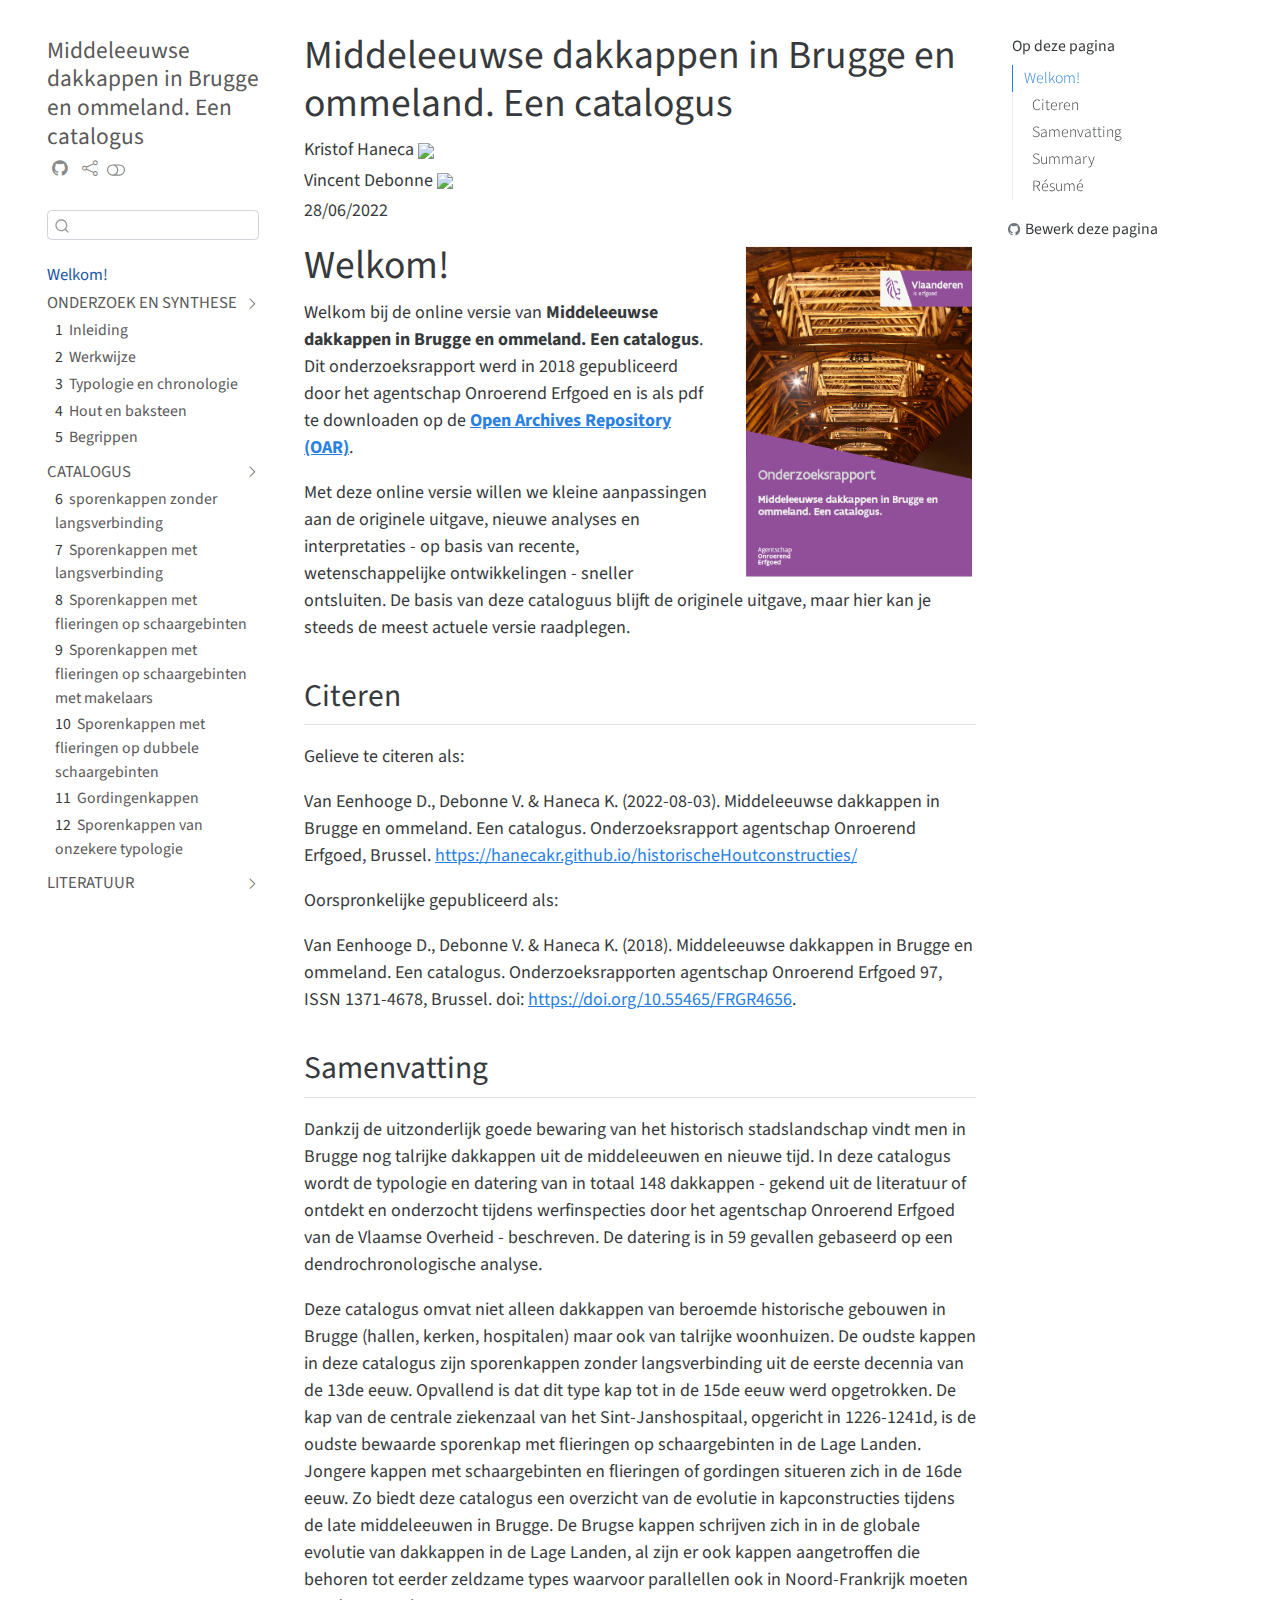
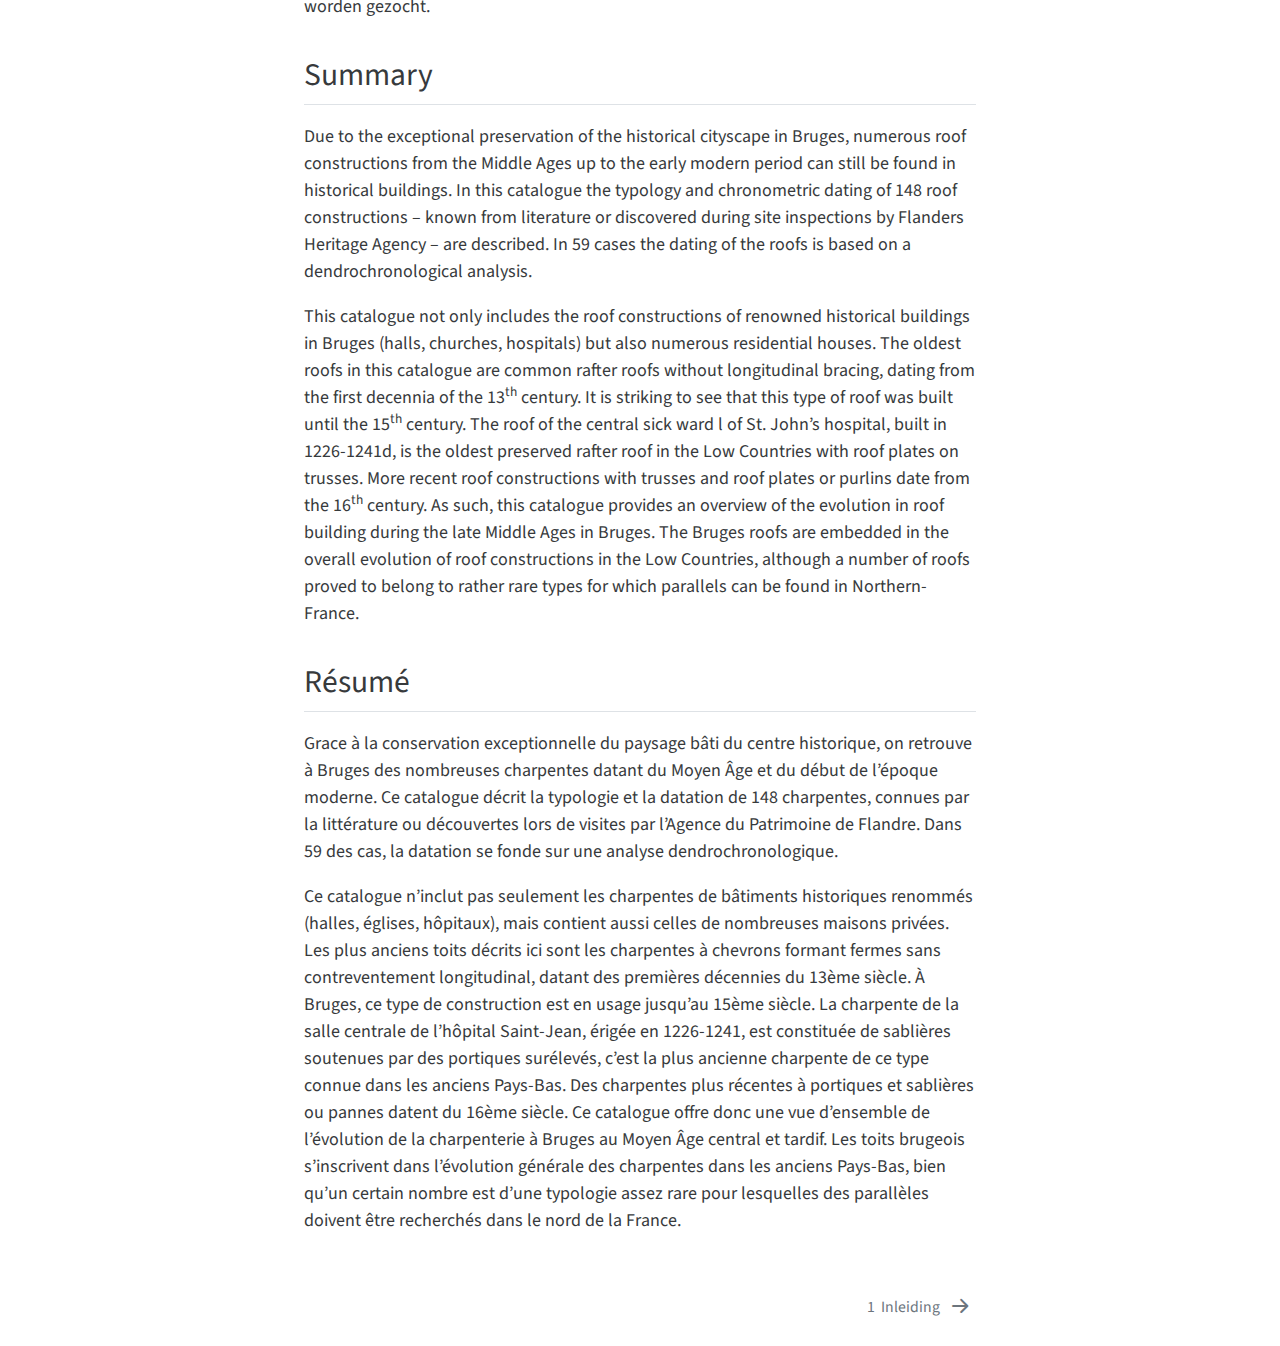
==== commit 2dddb9a6: "adding dark mode" ====
--- a/docs/index.html
+++ b/docs/index.html
@@ -29,10 +29,12 @@
   <script src="site_libs/quarto-html/tippy.umd.min.js"></script>
   <script src="site_libs/quarto-html/anchor.min.js"></script>
   <link href="site_libs/quarto-html/tippy.css" rel="stylesheet">
-  <link href="site_libs/quarto-html/quarto-syntax-highlighting.css" rel="stylesheet">
+  <link class="quarto-color-scheme" href="site_libs/quarto-html/quarto-syntax-highlighting.css" rel="stylesheet">
+  <link class="quarto-color-scheme quarto-color-alternate" rel="prefetch" href="site_libs/quarto-html/quarto-syntax-highlighting-dark.css">
   <script src="site_libs/bootstrap/bootstrap.min.js"></script>
   <link href="site_libs/bootstrap/bootstrap-icons.css" rel="stylesheet">
-  <link href="site_libs/bootstrap/bootstrap.min.css" rel="stylesheet">
+  <link class="quarto-color-scheme" href="site_libs/bootstrap/bootstrap.min.css" rel="stylesheet">
+  <link class="quarto-color-scheme quarto-color-alternate" rel="prefetch" href="site_libs/bootstrap/bootstrap-dark.min.css">
   <script id="quarto-search-options" type="application/json">{
     "location": "sidebar",
     "copy-button": false,
@@ -75,7 +77,7 @@
     <div class="pt-lg-2 mt-2 text-left sidebar-header">
     <div class="sidebar-title mb-0 py-0">
       <a href="./">Middeleeuwse dakkappen in Brugge en ommeland. Een catalogus</a> 
-        <div class="sidebar-tools-main">
+        <div class="sidebar-tools-main tools-wide">
     <a href="https://github.com/hanecakr/historischeHoutconstructies/" title="Source Code" class="sidebar-tool px-1"><i class="bi bi-github"></i></a>
     <a href="" title="Share" id="sidebar-tool-dropdown-0" class="sidebar-tool dropdown-toggle px-1" data-bs-toggle="dropdown" aria-expanded="false"><i class="bi bi-share"></i></a>
     <ul class="dropdown-menu" aria-labelledby="sidebar-tool-dropdown-0">
@@ -98,6 +100,7 @@
           </a>
         </li>
     </ul>
+  <a href="" class="quarto-color-scheme-toggle sidebar-tool" onclick="window.quartoToggleColorScheme(); return false;" title="Toggle dark mode"><i class="bi"></i></a>
 </div>
     </div>
       </div>
@@ -268,6 +271,103 @@
 </main> <!-- /main -->
 <script type="application/javascript">
 window.document.addEventListener("DOMContentLoaded", function (event) {
+  const disableStylesheet = (stylesheets) => {
+    for (let i=0; i < stylesheets.length; i++) {
+      const stylesheet = stylesheets[i];
+      stylesheet.rel = 'prefetch';
+    }
+  }
+  const enableStylesheet = (stylesheets) => {
+    for (let i=0; i < stylesheets.length; i++) {
+      const stylesheet = stylesheets[i];
+      stylesheet.rel = 'stylesheet';
+    }
+  }
+  const manageTransitions = (selector, allowTransitions) => {
+    const els = window.document.querySelectorAll(selector);
+    for (let i=0; i < els.length; i++) {
+      const el = els[i];
+      if (allowTransitions) {
+        el.classList.remove('notransition');
+      } else {
+        el.classList.add('notransition');
+      }
+    }
+  }
+  const toggleColorMode = (alternate) => {
+    // Switch the stylesheets
+    const alternateStylesheets = window.document.querySelectorAll('link.quarto-color-scheme.quarto-color-alternate');
+    manageTransitions('#quarto-margin-sidebar .nav-link', false);
+    if (alternate) {
+      enableStylesheet(alternateStylesheets);
+    } else {
+      disableStylesheet(alternateStylesheets);
+    }
+    manageTransitions('#quarto-margin-sidebar .nav-link', true);
+    // Switch the toggles
+    const toggles = window.document.querySelectorAll('.quarto-color-scheme-toggle');
+    for (let i=0; i < toggles.length; i++) {
+      const toggle = toggles[i];
+      if (toggle) {
+        if (alternate) {
+          toggle.classList.add("alternate");     
+        } else {
+          toggle.classList.remove("alternate");
+        }
+      }
+    }
+  }
+  const isFileUrl = () => { 
+    return window.location.protocol === 'file:';
+  }
+  const hasAlternateSentinel = () => {  
+    let styleSentinel = getColorSchemeSentinel();
+    if (styleSentinel !== null) {
+      return styleSentinel === "alternate";
+    } else {
+      return false;
+    }
+  }
+  const setStyleSentinel = (alternate) => {
+    const value = alternate ? "alternate" : "default";
+    if (!isFileUrl()) {
+      window.localStorage.setItem("quarto-color-scheme", value);
+    } else {
+      localAlternateSentinel = value;
+    }
+  }
+  const getColorSchemeSentinel = () => {
+    if (!isFileUrl()) {
+      const storageValue = window.localStorage.getItem("quarto-color-scheme");
+      return storageValue != null ? storageValue : localAlternateSentinel;
+    } else {
+      return localAlternateSentinel;
+    }
+  }
+  let localAlternateSentinel = 'default';
+  // Dark / light mode switch
+  window.quartoToggleColorScheme = () => {
+    // Read the current dark / light value 
+    let toAlternate = !hasAlternateSentinel();
+    toggleColorMode(toAlternate);
+    setStyleSentinel(toAlternate);
+  };
+  // Ensure there is a toggle, if there isn't float one in the top right
+  if (window.document.querySelector('.quarto-color-scheme-toggle') === null) {
+    const a = window.document.createElement('a');
+    a.classList.add('top-right');
+    a.classList.add('quarto-color-scheme-toggle');
+    a.href = "";
+    a.onclick = function() { try { window.quartoToggleColorScheme(); } catch {} return false; };
+    const i = window.document.createElement("i");
+    i.classList.add('bi');
+    a.appendChild(i);
+    window.document.body.appendChild(a);
+  }
+  // Switch to dark mode if need be
+  if (hasAlternateSentinel()) {
+    toggleColorMode(true);
+  } 
   const icon = "";
   const anchorJS = new window.AnchorJS();
   anchorJS.options = {
--- a/docs/site_libs/quarto-html/quarto-syntax-highlighting-dark.css
+++ b/docs/site_libs/quarto-html/quarto-syntax-highlighting-dark.css
@@ -0,0 +1,169 @@
+/* quarto syntax highlight colors */
+:root {
+  --quarto-hl-al-color: #f07178;
+  --quarto-hl-an-color: #d4d0ab;
+  --quarto-hl-at-color: #00e0e0;
+  --quarto-hl-bn-color: #d4d0ab;
+  --quarto-hl-bu-color: #abe338;
+  --quarto-hl-ch-color: #abe338;
+  --quarto-hl-co-color: #f8f8f2;
+  --quarto-hl-cv-color: #ffd700;
+  --quarto-hl-cn-color: #ffd700;
+  --quarto-hl-cf-color: #ffa07a;
+  --quarto-hl-dt-color: #ffa07a;
+  --quarto-hl-dv-color: #d4d0ab;
+  --quarto-hl-do-color: #f8f8f2;
+  --quarto-hl-er-color: #f07178;
+  --quarto-hl-ex-color: #00e0e0;
+  --quarto-hl-fl-color: #d4d0ab;
+  --quarto-hl-fu-color: #ffa07a;
+  --quarto-hl-im-color: #abe338;
+  --quarto-hl-in-color: #d4d0ab;
+  --quarto-hl-kw-color: #ffa07a;
+  --quarto-hl-op-color: #ffa07a;
+  --quarto-hl-pp-color: #dcc6e0;
+  --quarto-hl-re-color: #00e0e0;
+  --quarto-hl-sc-color: #abe338;
+  --quarto-hl-ss-color: #abe338;
+  --quarto-hl-st-color: #abe338;
+  --quarto-hl-va-color: #00e0e0;
+  --quarto-hl-vs-color: #abe338;
+  --quarto-hl-wa-color: #dcc6e0;
+}
+
+/* other quarto variables */
+:root {
+  --quarto-font-monospace: SFMono-Regular, Menlo, Monaco, Consolas, "Liberation Mono", "Courier New", monospace;
+}
+
+code span.al {
+  font-weight: bold;
+  color: #f07178;
+}
+
+code span.an {
+  color: #d4d0ab;
+}
+
+code span.at {
+  color: #00e0e0;
+}
+
+code span.bn {
+  color: #d4d0ab;
+}
+
+code span.bu {
+  color: #abe338;
+}
+
+code span.ch {
+  color: #abe338;
+}
+
+code span.co {
+  font-style: italic;
+  color: #f8f8f2;
+}
+
+code span.cv {
+  color: #ffd700;
+}
+
+code span.cn {
+  color: #ffd700;
+}
+
+code span.cf {
+  font-weight: bold;
+  color: #ffa07a;
+}
+
+code span.dt {
+  color: #ffa07a;
+}
+
+code span.dv {
+  color: #d4d0ab;
+}
+
+code span.do {
+  color: #f8f8f2;
+}
+
+code span.er {
+  color: #f07178;
+  text-decoration: underline;
+}
+
+code span.ex {
+  font-weight: bold;
+  color: #00e0e0;
+}
+
+code span.fl {
+  color: #d4d0ab;
+}
+
+code span.fu {
+  color: #ffa07a;
+}
+
+code span.im {
+  color: #abe338;
+}
+
+code span.in {
+  color: #d4d0ab;
+}
+
+code span.kw {
+  font-weight: bold;
+  color: #ffa07a;
+}
+
+code span {
+  color: #f8f8f2;
+}
+
+div.sourceCode {
+  color: #f8f8f2;
+}
+
+code span.op {
+  color: #ffa07a;
+}
+
+code span.pp {
+  color: #dcc6e0;
+}
+
+code span.re {
+  color: #00e0e0;
+}
+
+code span.sc {
+  color: #abe338;
+}
+
+code span.ss {
+  color: #abe338;
+}
+
+code span.st {
+  color: #abe338;
+}
+
+code span.va {
+  color: #00e0e0;
+}
+
+code span.vs {
+  color: #abe338;
+}
+
+code span.wa {
+  color: #dcc6e0;
+}
+
+/*# sourceMappingURL=935a306eefa94366c21e1a970dddb765.css.map */
